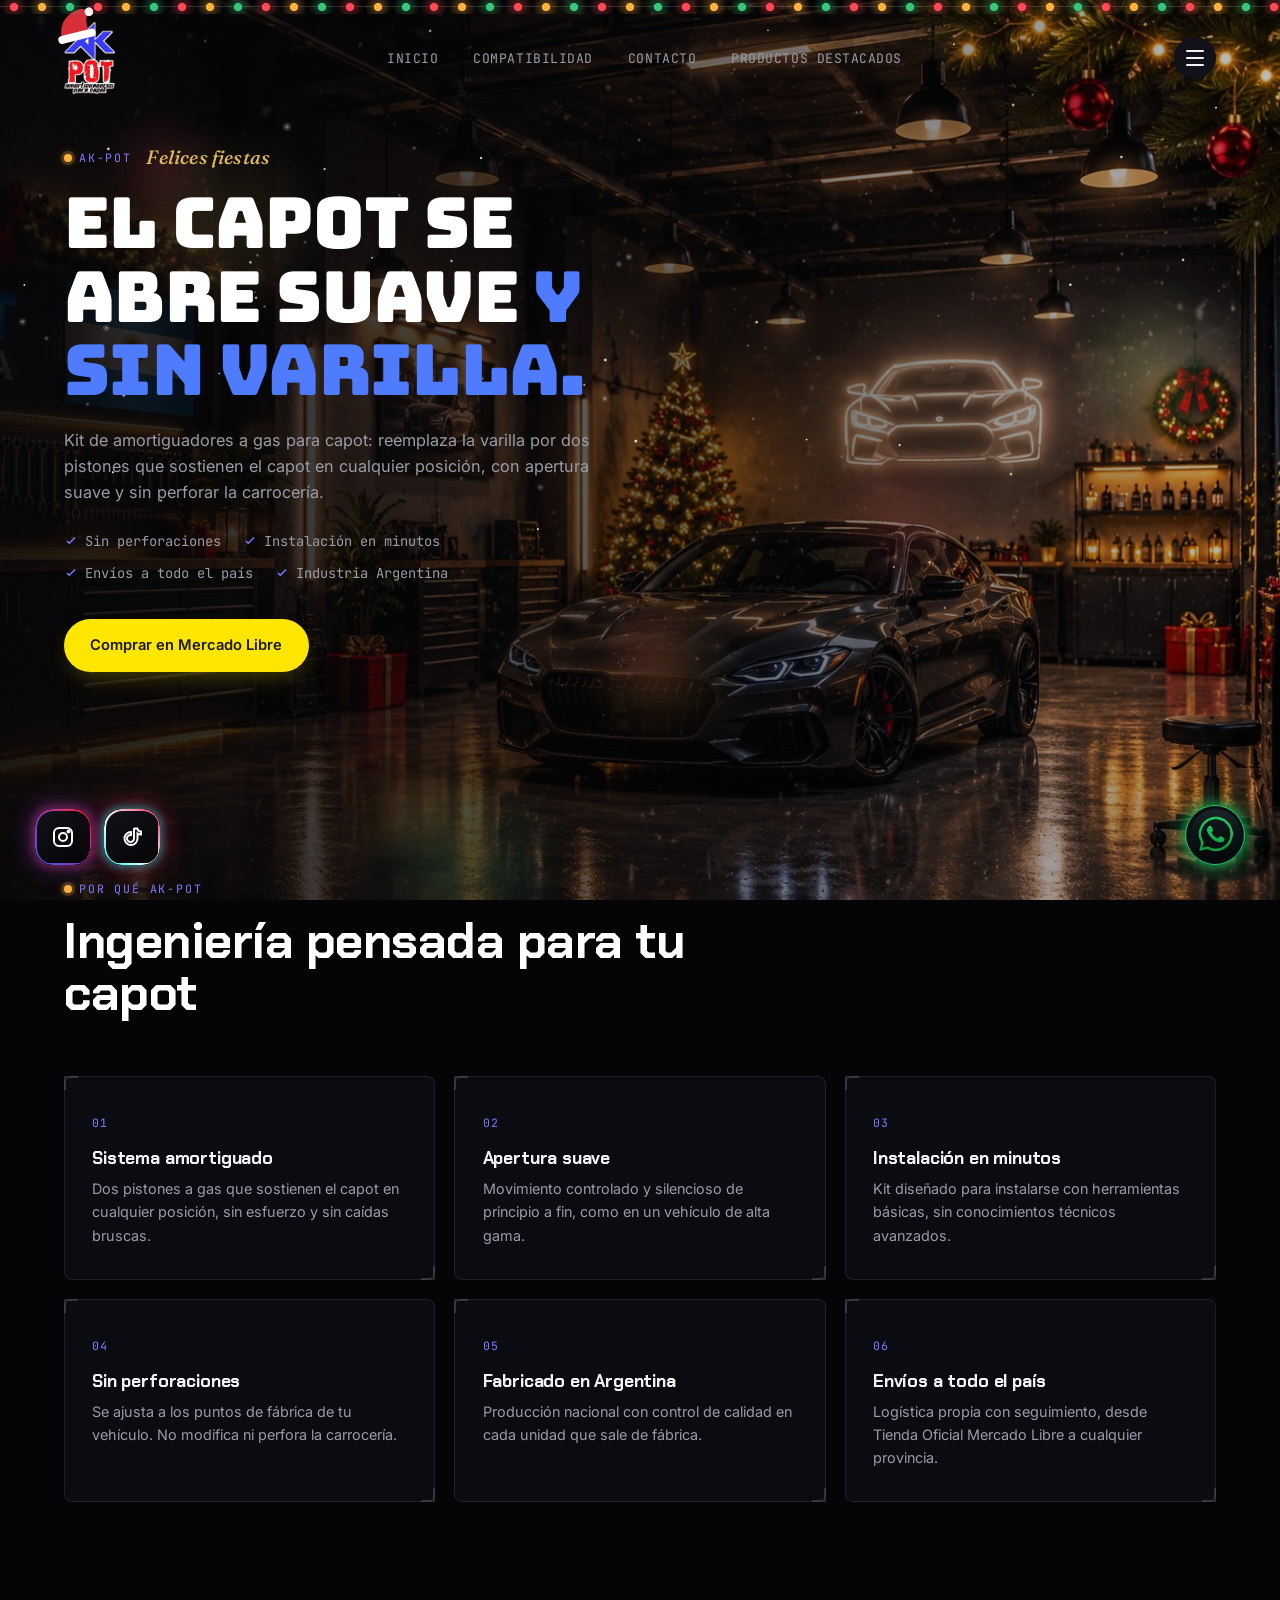
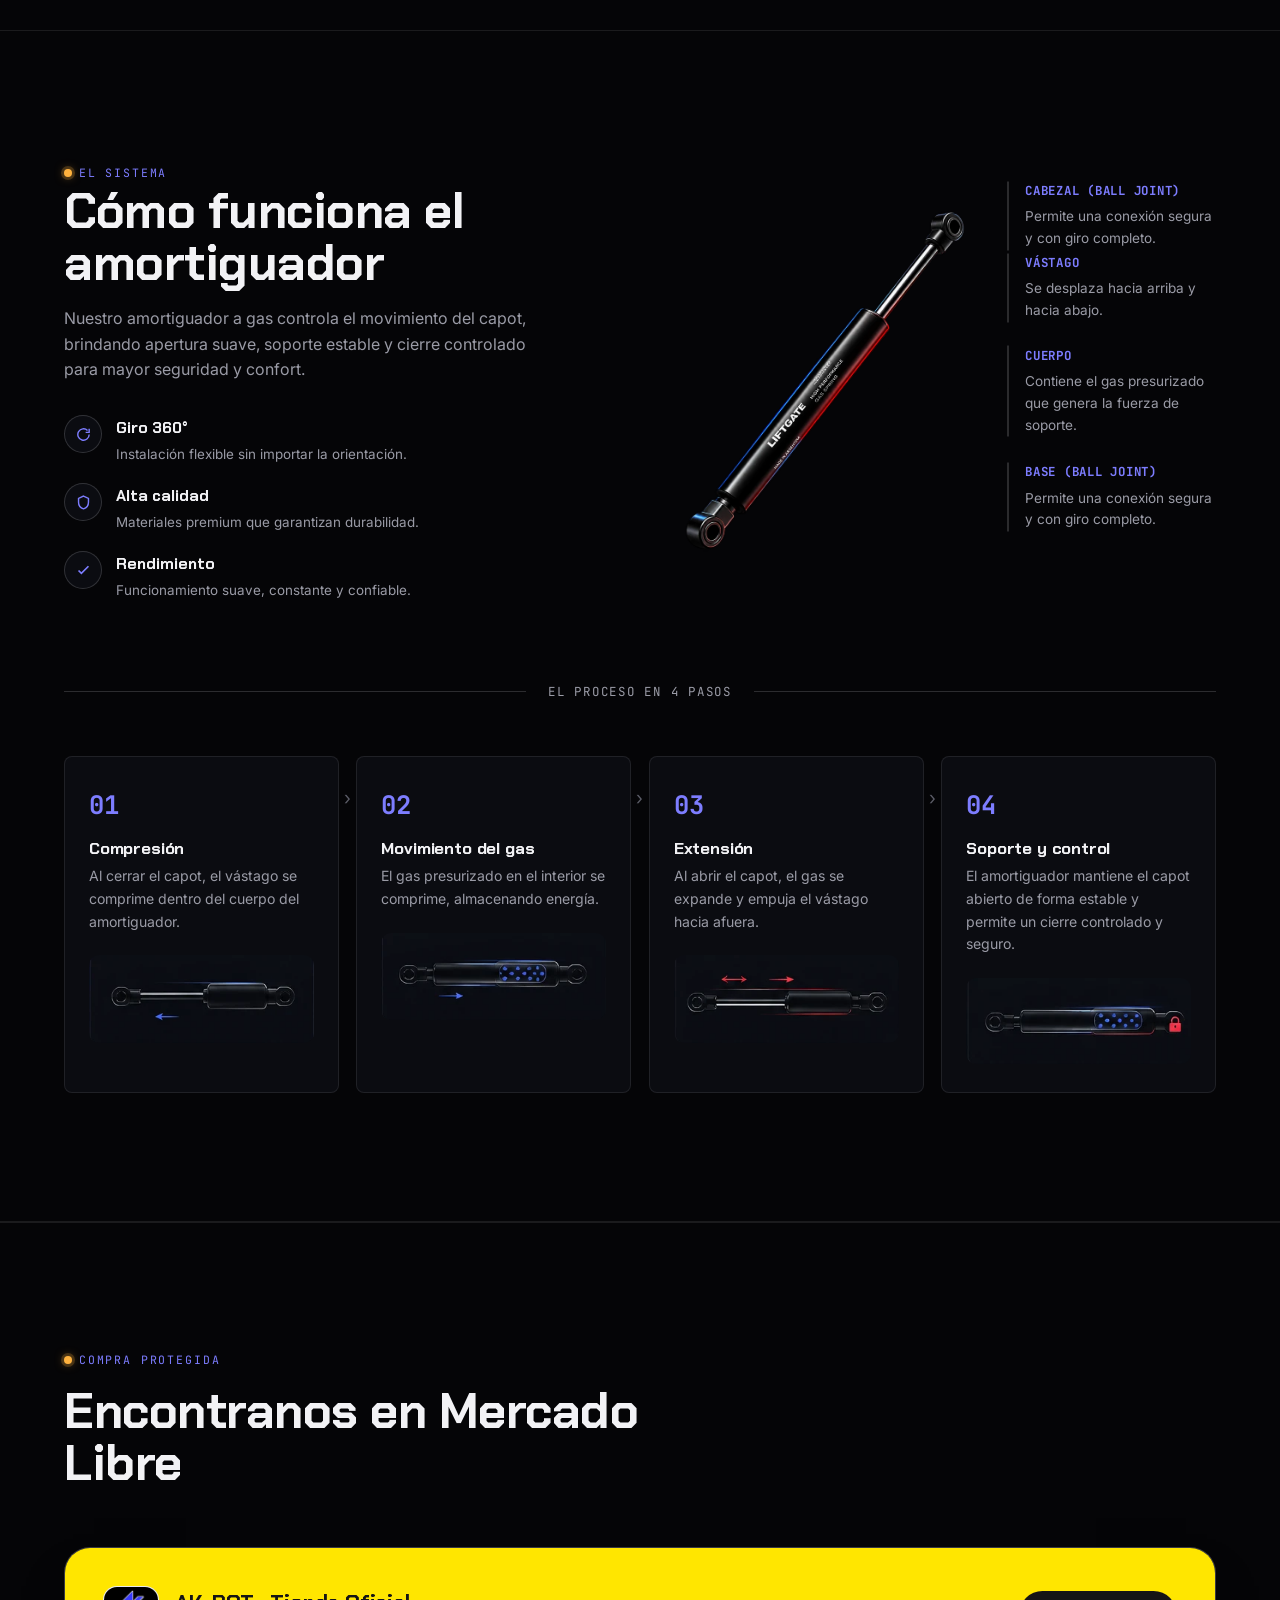
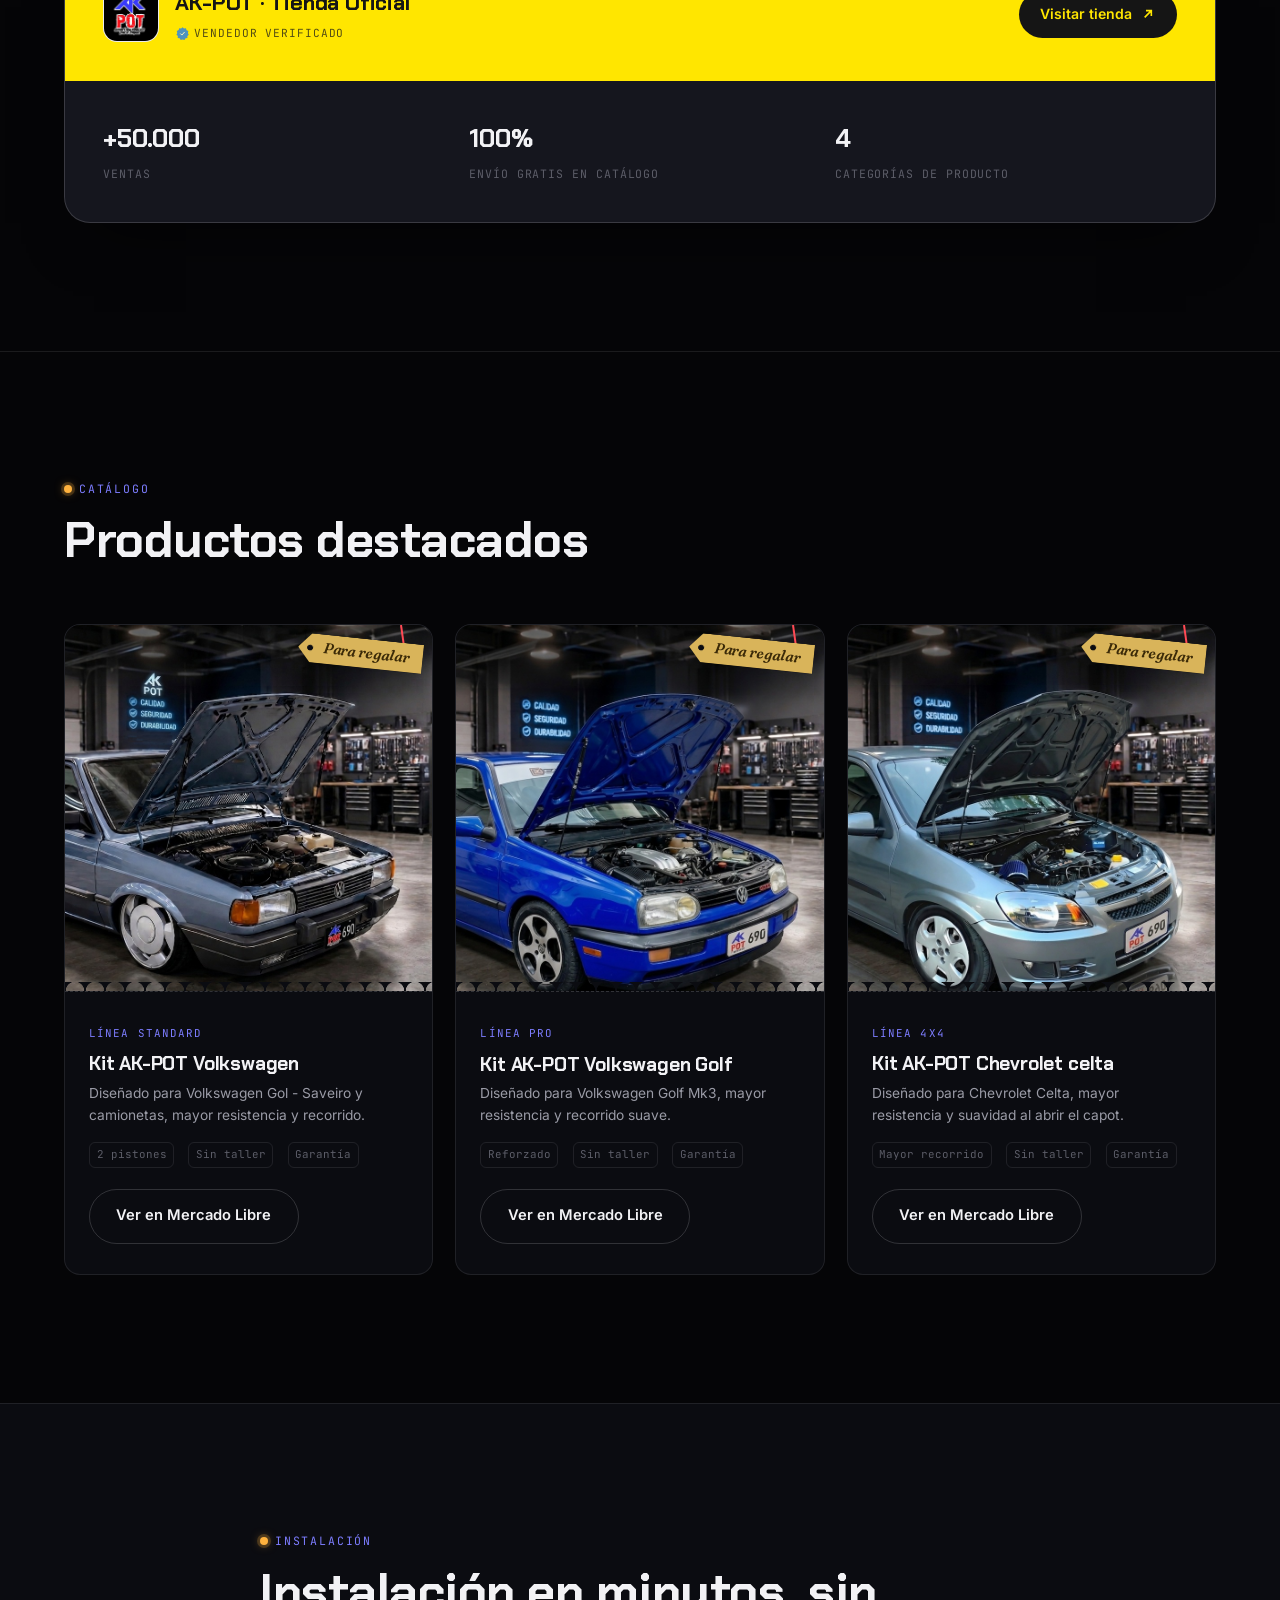
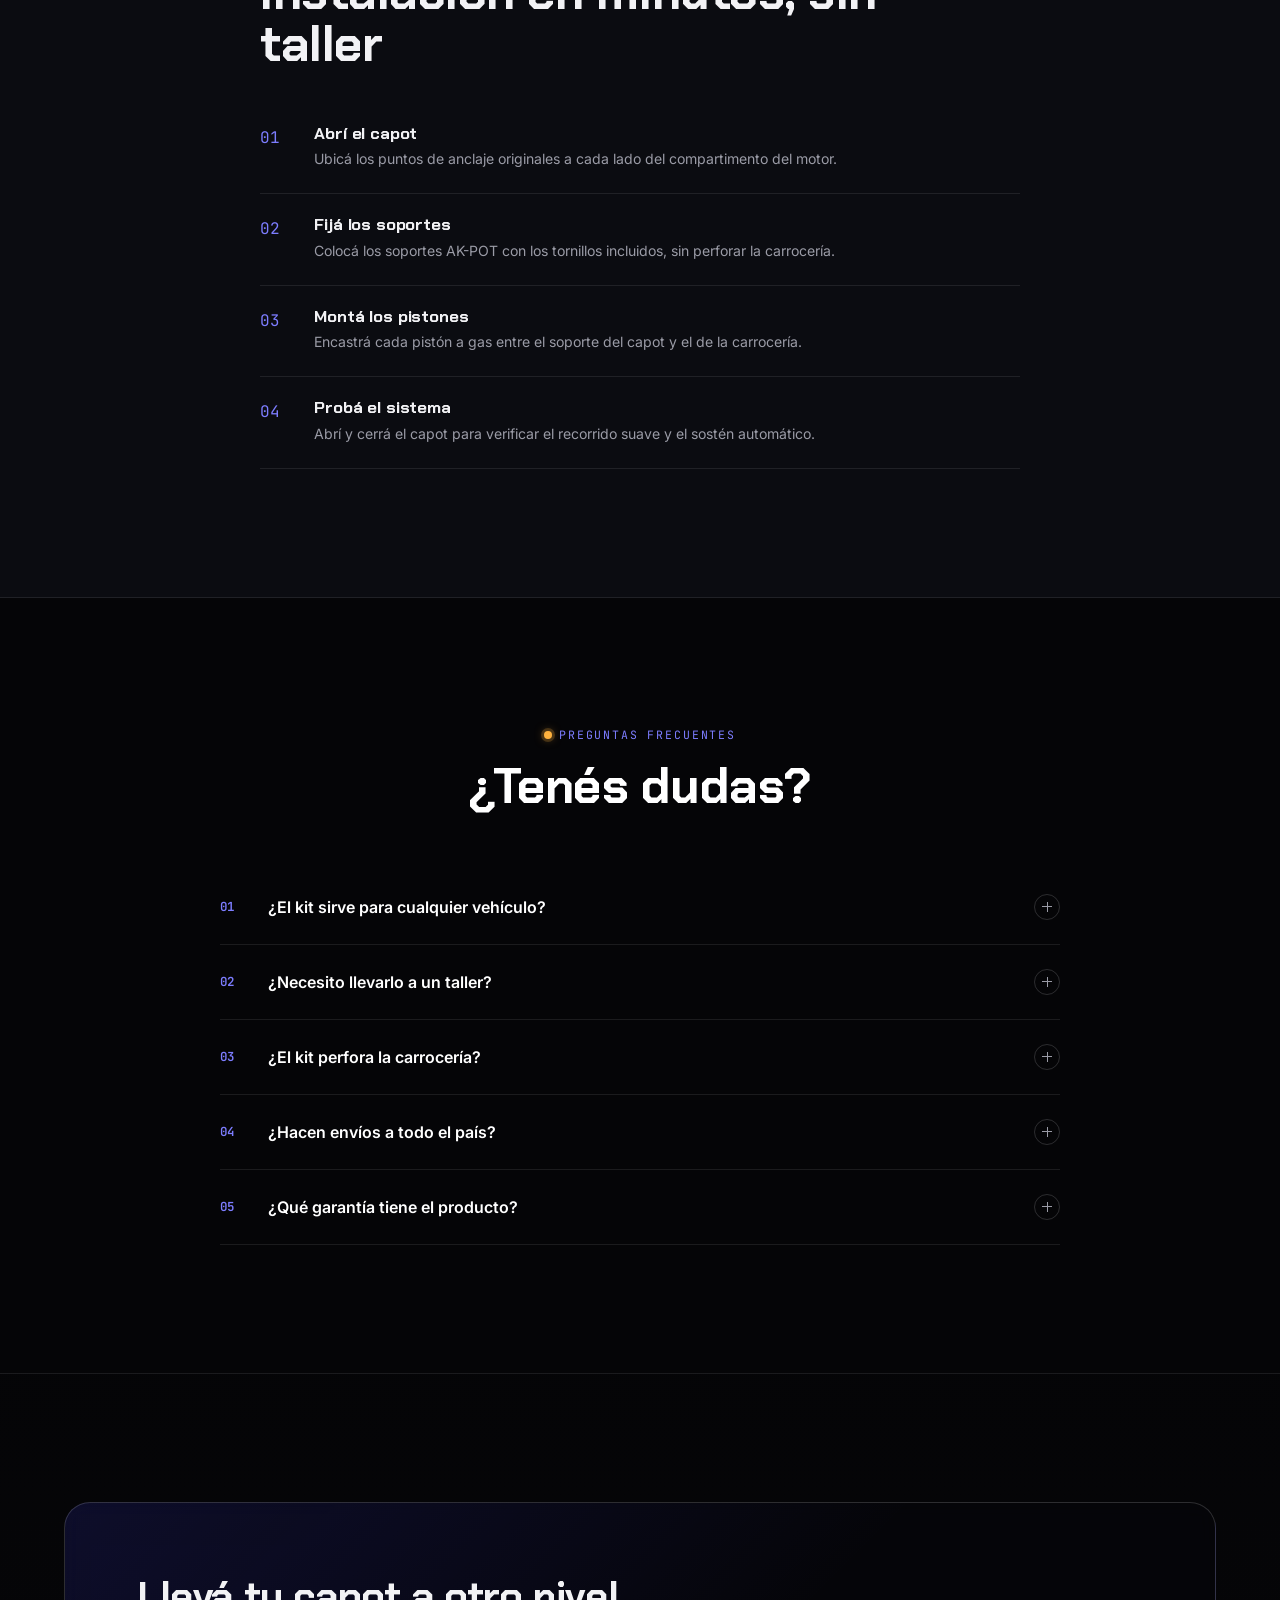
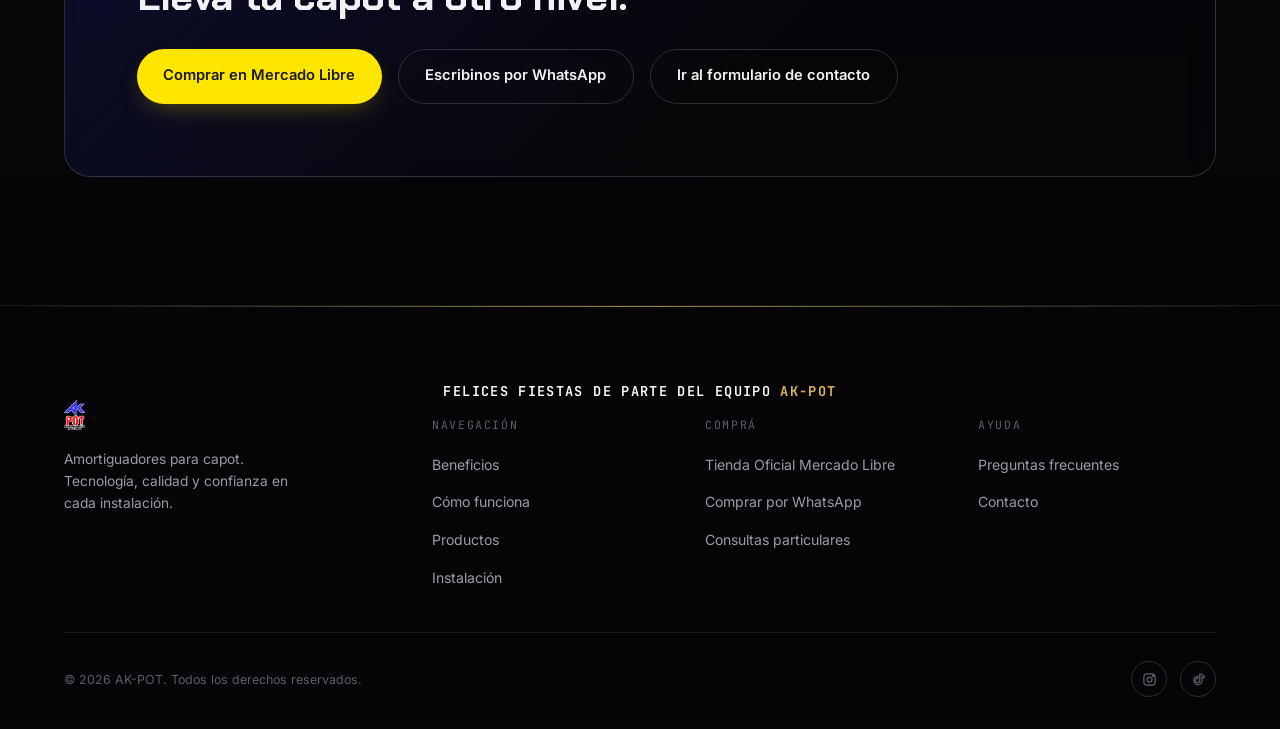
==== index.html @ 9370b4cc "Diseño navideño Se modificó:  Diseño navideño  Se corrigieron las URLs de YouTube  Se agregó e" ====
<!DOCTYPE html>
<html lang="es-AR" data-theme="dark" class="xmasc">
<head>
<meta charset="UTF-8">
<meta name="viewport" content="width=device-width, initial-scale=1.0">
<meta name="referrer" content="strict-origin-when-cross-origin">
<title>Amortiguadores para Capot | AK-POT Argentina</title>
<meta name="description" content="Kit de amortiguadores para capot AK-POT: apertura suave, instalación en minutos y sin perforar la chapa. Fabricado en Argentina, envíos a todo el país.">
<meta name="keywords" content="amortiguadores para capot, kit de amortiguadores para capot, amortiguador de capot, varilla de capot, AK-POT, amortiguadores capot Argentina">
<meta name="robots" content="index, follow">
<meta name="author" content="AK-POT">
<meta name="theme-color" content="#050507">
<link rel="canonical" href="https://www.akpot.com.ar/">

<meta property="og:type" content="website">
<meta property="og:locale" content="es_AR">
<meta property="og:site_name" content="AK-POT">
<meta property="og:title" content="Amortiguadores para Capot | AK-POT Argentina">
<meta property="og:description" content="Kit de amortiguadores para capot AK-POT: apertura suave, instalación en minutos y sin perforar la chapa. Fabricado en Argentina, envíos a todo el país.">
<meta property="og:url" content="https://www.akpot.com.ar/">
<meta property="og:image" content="https://www.akpot.com.ar/img/hero.jpg">
<meta name="twitter:card" content="summary_large_image">
<meta name="twitter:title" content="Amortiguadores para Capot | AK-POT Argentina">
<meta name="twitter:description" content="Kit de amortiguadores para capot AK-POT: apertura suave, instalación en minutos y sin perforar la chapa.">
<meta name="twitter:image" content="https://www.akpot.com.ar/img/hero.jpg">

<meta name="geo.region" content="AR">
<meta name="geo.placename" content="Buenos Aires">

<script type="application/ld+json">
{
  "@context": "https://schema.org",
  "@type": "AutoPartsStore",
  "name": "AK-POT",
  "url": "https://www.akpot.com.ar/",
  "logo": "https://www.akpot.com.ar/img/akpot.logo.png",
  "image": "https://www.akpot.com.ar/img/hero.jpg",
  "description": "Fabricante de kits de amortiguadores para capot. Apertura suave, instalación sin perforar la chapa. Fabricado en Argentina, envíos a todo el país.",
  "priceRange": "$$",
  "address": {
    "@type": "PostalAddress",
    "addressLocality": "Buenos Aires",
    "addressCountry": "AR"
  },
  "telephone": "+5491149756860",
  "sameAs": [
    "https://www.instagram.com/akpot_ok/",
    "https://www.tiktok.com/@akpot_amortiguadoresok",
    "https://www.mercadolibre.com.ar/tienda/ak-pot",
    "https://www.youtube.com/@Ak-Pot/videos"
  ]
}
</script>

<link rel="icon" type="image/png" sizes="96x96" href="img/car.png">
<link rel="apple-touch-icon" sizes="180x180" href="img/car.png">
<link rel="shortcut icon" href="img/car.png">

<style>
@import url('https://fonts.googleapis.com/css2?family=Chakra+Petch:wght@500;600;700&family=Inter:wght@400;500;600;700;800&family=JetBrains+Mono:wght@400;500;700&display=swap');
@import url('https://fonts.googleapis.com/css2?family=Bungee&display=swap');

/* =========================================================
  Aca van las anotaciones
   AK-POT v3 ---  Terminar sección.html con su contenido 
========================================================= */

:root{
  --f-display:'Chakra Petch', sans-serif;
  --f-body:'Inter', sans-serif;
  --f-mono:'JetBrains Mono', monospace;

  --radius-s:8px; --radius-m:16px; --radius-l:26px;
  --gutter: clamp(1.25rem, 5vw, 6rem);
  --section-y: clamp(4.5rem, 10vw, 9rem);

  --ease-damper: cubic-bezier(.16,1,.3,1);
  --ease-soft: cubic-bezier(.22,.9,.32,1);
  --dur-s:.3s; --dur-m:.55s;

  --blue:#3d3dff;
  --blue-2:#7d7dff;
  --red:#ff2130;
  --yellow-ml:#ffe600;

  color-scheme: dark;
  --bg:#050507;
  --bg-1:#0b0c11;
  --bg-2:#111219;
  --surface:#15161e;
  --line: rgba(245,245,250,.09);
  --line-strong: rgba(245,245,250,.16);
  --ink:#f2f2f5;
  --ink-dim:#9a9ba6;
  --ink-faint:#5c5d68;
  --blue-tint: rgba(61,61,255,.14);
  --shadow: 0 30px 60px -30px rgba(0,0,0,.7);
}

[data-theme="light"]{
  color-scheme: light;
  --bg:#f3f1ea;
  --bg-1:#ffffff;
  --bg-2:#eae7dd;
  --surface:#ffffff;
  --line: rgba(10,10,15,.1);
  --line-strong: rgba(10,10,15,.18);
  --ink:#0c0d12;
  --ink-dim:#54555f;
  --ink-faint:#8b8c95;
  --blue-tint: rgba(61,61,255,.08);
  --shadow: 0 30px 50px -30px rgba(20,20,30,.18);
}

*,*::before,*::after{ box-sizing:border-box; }
html{ background:var(--bg); min-height:100%; scroll-behavior:smooth; }
body{
  margin:0;
  min-height:100%;
  background-color: var(--bg);
  background-image:
    linear-gradient(90deg, rgba(5,5,7,.9) 0%, rgba(5,5,7,.72) 38%, rgba(5,5,7,.25) 100%),
    url("img/hero.jpg");
  background-position: center;
  background-size: cover;
  background-repeat: no-repeat;
  background-attachment: fixed;
  color:var(--ink);
  font-family:var(--f-body);
  font-size:1rem;
  line-height:1.6;
  overflow-x:hidden;
  -webkit-font-smoothing:antialiased;
  transition: background var(--dur-m) var(--ease-soft), color var(--dur-m) var(--ease-soft);
}
img{ max-width:100%; display:block; }
a{ color:inherit; text-decoration:none; }
button{ font-family:inherit; cursor:pointer; border:none; background:none; color:inherit; }
ul{ list-style:none; margin:0; padding:0; }
:focus-visible{ outline:2px solid var(--blue-2); outline-offset:3px; }

.wrap{ max-width:1400px; margin:0 auto; padding-inline:var(--gutter); }
section{ position:relative; padding:var(--section-y) 0; }
.alt{ background:var(--bg-1); border-top:1px solid var(--line); border-bottom:1px solid var(--line); }
#como-funciona.alt{
  background:transparent;
}
#tienda.alt{
  background:transparent;
}
#contacto.alt{
  background: linear-gradient(180deg, rgba(5,5,7,.55) 0%, rgba(5,5,7,.75) 100%);
  border-top:1px solid var(--line);
  border-bottom:none;
}

h1,h2,h3{ font-family:var(--f-display); font-weight:700; line-height:1.05; letter-spacing:-.01em; margin:0; }
h2{ font-size:clamp(1.9rem, 4vw, 3.1rem); }
h3{ font-size:1.2rem; }
p{ margin:0; color:var(--ink-dim); }

/* texto forzado a blanco en ambos temas (legibilidad sobre el hero/fondos oscuros) */
.text-force-white{ color:#ffffff !important; }
.text-force-white .accent{ color:var(--blue-2) !important; }
.text-force-white .accent-r{ color:var(--red) !important; }

.tag{
  font-family:var(--f-mono);
  font-size:.72rem;
  letter-spacing:.16em;
  text-transform:uppercase;
  color:var(--blue-2);
  display:inline-flex; align-items:center; gap:.6em;
}
.tag::before{ content:''; width:8px; height:8px; border-radius:50%; background:var(--blue); box-shadow:0 0 0 3px var(--blue-tint); animation: blink 2.4s ease-in-out infinite; }
@keyframes blink{ 0%,100%{ opacity:1; } 50%{ opacity:.25; } }

.section-head{ display:flex; flex-direction:column; gap:1rem; max-width:42rem; margin-bottom:clamp(2.2rem,5vw,3.6rem); }
.section-head.center{ margin-inline:auto; text-align:center; align-items:center; }

/* ---------- buttons ---------- */
.btn{
  position:relative;
  display:inline-flex; align-items:center; justify-content:center; gap:.6em;
  padding:1em 1.8em;
  border-radius:999px;
  font-weight:600; font-size:.92rem;
  white-space:nowrap;
  transition: transform var(--dur-s) var(--ease-damper), box-shadow var(--dur-s) var(--ease-damper), border-color var(--dur-s);
  isolation:isolate;
}

.accent{ color:#4f7cff !important; }
.btn:active{ transform:scale(.96); }
.btn-primary{
  color:#fff;
  background: linear-gradient(135deg, var(--blue), #0000fa);
  box-shadow:0 10px 26px -10px rgba(61,61,255,.6);
}
.btn-primary::before{
  content:'';
  position:absolute; inset:-2px; z-index:-1; border-radius:999px;
  background: conic-gradient(from 0deg, var(--blue), var(--red), var(--blue-2), var(--blue));
  opacity:0;
  transition: opacity var(--dur-m) ease;
  animation: spin 3.2s linear infinite;
}
.btn-primary:hover::before{ opacity:1; }
.btn-primary:hover{ transform:translateY(-3px); box-shadow:0 16px 34px -10px rgba(61,61,255,.75); }
@keyframes spin{ to{ transform:rotate(360deg); } }
.btn-outline{
  border:1px solid var(--line-strong);
  color:var(--ink);
}
.btn-outline:hover{ border-color:var(--blue-2); background:var(--blue-tint); transform:translateY(-3px); }
.btn-ml{
  background:var(--yellow-ml);
  color:#1a1a1a;
  box-shadow:0 10px 26px -10px rgba(255,230,0,.35);
}
.btn-ml:hover{ transform:translateY(-3px); }

/* ---------- header ---------- */
.header{
  position:fixed; top:0; left:0; right:0; z-index:200;
  padding:1.4rem var(--gutter);
  display:flex; align-items:center; justify-content:space-between;
  border-bottom:1px solid transparent;
  transition: padding var(--dur-m) var(--ease-damper), background var(--dur-m), border-color var(--dur-m), backdrop-filter var(--dur-m);
}
.header.scrolled{
  padding:.8rem var(--gutter);
  background: color-mix(in srgb, var(--bg) 78%, transparent);
  backdrop-filter: blur(16px) saturate(140%);
  -webkit-backdrop-filter: blur(16px) saturate(140%);
  border-bottom:1px solid var(--line);
}
.header__logo{ display:flex; align-items:center; gap:.7rem; font-family:var(--f-display); font-weight:700; font-size:1.05rem; }
.header__logo img{ height:72px; width:auto; }
.header__nav{ display:none; align-items:center; gap:2.2rem; }
.header__nav a{ font-family:var(--f-mono); font-size:.82rem; text-transform:uppercase; letter-spacing:.04em; color:var(--ink-dim); text-decoration:none; transition: color var(--dur-s); }
.header__nav a:hover{ color:var(--ink); }
@media (min-width:900px){
  .header__nav{ display:flex; }
}
.header__actions{ display:flex; align-items:center; gap:.9rem; }

.btn-nico{
  display:inline-flex; align-items:center; gap:.55em;
  padding:.75em 1.4em;
  border-radius:999px;
  font-family:var(--f-mono);
  font-weight:600;
  font-size:.84rem;
  letter-spacing:.03em;
  color:#fff;
  background: linear-gradient(135deg, var(--blue), #0000fa);
  box-shadow:0 10px 26px -10px rgba(61,61,255,.6);
  transition: transform var(--dur-s) var(--ease-damper), box-shadow var(--dur-s) var(--ease-damper);
  white-space:nowrap;
}
.btn-nico:hover{ transform:translateY(-3px); box-shadow:0 16px 34px -10px rgba(61,61,255,.75); }
.btn-nico .dot{ width:7px; height:7px; border-radius:50%; background:#fff; box-shadow:0 0 0 3px rgba(255,255,255,.25); animation: blink 2.4s ease-in-out infinite; flex-shrink:0; }

/* theme switch mejorado — con sol y luna */
.theme-switch{
  --w:56px; --h:30px;
  width:var(--w); height:var(--h);
  border-radius:999px;
  background:var(--bg-2);
  border:1px solid var(--line-strong);
  position:relative;
  display:flex; align-items:center;
  padding:3px;
  transition: background var(--dur-m);
  overflow:visible;
}
.theme-switch__knob{
  width:22px; height:22px;
  border-radius:50%;
  background: linear-gradient(145deg, var(--blue-2), var(--blue));
  box-shadow:0 0 10px rgba(61,61,255,.6), inset 0 0 0 1px rgba(255,255,255,.2);
  transition: transform var(--dur-m) var(--ease-damper), background var(--dur-m), box-shadow var(--dur-m);
  position:relative;
  display:flex; align-items:center; justify-content:center;
  z-index:2;
}
.theme-switch__knob svg{
  width:12px; height:12px;
  color:#fff;
  position:absolute;
  transition: opacity var(--dur-m), transform var(--dur-m);
}
.theme-switch__knob .icon-sun{
  opacity:0;
  transform: scale(0.4) rotate(-90deg);
}
.theme-switch__knob .icon-moon{
  opacity:1;
  transform: scale(1) rotate(0deg);
}

[data-theme="light"] .theme-switch__knob{
  transform:translateX(26px);
  background: linear-gradient(145deg, #ffd23f, #ffb100);
  box-shadow:0 0 14px rgba(255,177,0,.55), inset 0 0 0 1px rgba(255,255,255,.4);
}
[data-theme="light"] .theme-switch__knob .icon-sun{
  opacity:1;
  transform: scale(1) rotate(0deg);
}
[data-theme="light"] .theme-switch__knob .icon-moon{
  opacity:0;
  transform: scale(0.4) rotate(90deg);
}

/* estrellas en modo oscuro (fondo del switch) */
.theme-switch__stars{
  position:absolute; inset:0; border-radius:999px;
  pointer-events:none; z-index:1;
  transition: opacity var(--dur-m);
  opacity:1;
}
[data-theme="light"] .theme-switch__stars{
  opacity:0;
}
.theme-switch__star{
  position:absolute;
  background:#fff;
  border-radius:50%;
  animation: twinkle 2s ease-in-out infinite;
}
.theme-switch__star:nth-child(1){ width:3px; height:3px; top:7px; left:10px; animation-delay:0s; }
.theme-switch__star:nth-child(2){ width:2px; height:2px; top:12px; left:18px; animation-delay:.6s; }
.theme-switch__star:nth-child(3){ width:2.5px; height:2.5px; top:6px; left:22px; animation-delay:1.2s; }

@keyframes twinkle{
  0%,100%{ opacity:0.3; transform:scale(1); }
  50%{ opacity:1; transform:scale(1.6); }
}

/* nubes en modo claro (fondo del switch) */
.theme-switch__clouds{
  position:absolute; inset:0; border-radius:999px;
  pointer-events:none; z-index:1;
  transition: opacity var(--dur-m);
  opacity:0;
}
[data-theme="light"] .theme-switch__clouds{
  opacity:1;
}
.theme-switch__cloud{
  position:absolute;
  background:rgba(255,255,255,.7);
  border-radius:999px;
}
.theme-switch__cloud:nth-child(1){
  width:14px; height:5px;
  top:8px; left:8px;
  animation: floatCloud 3s ease-in-out infinite;
}
.theme-switch__cloud:nth-child(2){
  width:10px; height:4px;
  top:16px; left:14px;
  animation: floatCloud 3.5s ease-in-out infinite .5s;
}
@keyframes floatCloud{
  0%,100%{ transform:translateX(0); }
  50%{ transform:translateX(3px); }
}

.header__burger{ display:flex; width:42px; height:42px; border-radius:50%; background:var(--bg-2); align-items:center; justify-content:center; flex-direction:column; gap:5px; flex-shrink:0; }
.header__burger span{ width:18px; height:2px; background:var(--ink); border-radius:2px; transition: transform var(--dur-s) var(--ease-damper), opacity var(--dur-s); }
.header__burger.active span:nth-child(1){ transform:translateY(7px) rotate(45deg); }
.header__burger.active span:nth-child(2){ opacity:0; }
.header__burger.active span:nth-child(3){ transform:translateY(-7px) rotate(-45deg); }

.mobile-menu{
  position:fixed; inset:0; z-index:190;
  background: color-mix(in srgb, var(--bg) 97%, transparent);
  backdrop-filter: blur(20px);
  display:flex; flex-direction:column; align-items:center; justify-content:center; gap:2rem;
  transform: translateY(-100%);
  transition: transform .55s var(--ease-damper);
}
.mobile-menu.open{ transform:translateY(0); }
.mobile-menu a{ font-family:var(--f-display); font-size:1.5rem; font-weight:700; }
.mobile-menu__theme{ display:flex; align-items:center; gap:.8rem; margin-top:.6rem; font-family:var(--f-mono); font-size:.78rem; color:var(--ink-faint); text-transform:uppercase; letter-spacing:.08em; }

/* ---------- HERO ---------- */
.hero{
  position:relative;
  padding-top: clamp(7rem, 14vw, 9rem);
  padding-bottom: clamp(3rem, 8vw, 5rem);
  background: transparent;
}
.hero__grid{
  display:grid;
  grid-template-columns: 1.05fr .95fr;
  gap: clamp(2rem, 5vw, 4rem);
  align-items:center;
}
.hero__flag{ display:inline-flex; align-items:center; gap:.5em; font-family:var(--f-mono); font-size:.75rem; color:var(--ink-faint); letter-spacing:.08em; text-transform:uppercase; margin-top:1.4rem; }
@keyframes heroTitleIn{
  from{ opacity:0; transform:translateY(16px); }
  to{ opacity:1; transform:translateY(0); }
}
.hero h1{
  font-family:'Bungee', var(--f-display), sans-serif;
  font-weight:400;
  font-size:clamp(2.4rem, 5.6vw, 4.4rem);
  margin-top:1rem;
  color:#ffffff;
  display:inline-block;
  animation:heroTitleIn 0.7s cubic-bezier(.22,1,.36,1) both;
  transition:filter 0.35s ease, transform 0.35s ease;
}
.hero h1 .accent{ color:#3d3dff; }
.hero h1:hover{
  transform:translateY(-2px) scale(1.015);
  filter:drop-shadow(0 8px 24px rgba(61,61,255,0.45));
}
.hero__desc{ margin-top:1.2rem; max-width:34rem; font-size:1.02rem; }
.hero__list{ display:flex; flex-wrap:wrap; gap:.6rem 1.4rem; margin-top:1.6rem; }
.hero__list li{ display:flex; align-items:center; gap:.5em; font-size:.86rem; color:var(--ink-dim); font-family:var(--f-mono); }
.hero__list li svg{ width:14px; height:14px; color:var(--blue-2); flex-shrink:0; }
.hero__ctas{ display:flex; flex-wrap:wrap; gap:1rem; margin-top:2.2rem; }

/* Luces del taller parpadeando de fondo (capa detrás del texto) */
.hero::before{
  content:'';
  position:absolute;
  inset:0;
  z-index:-1;
  pointer-events:none;
  background:
    radial-gradient(ellipse 55% 40% at 82% 10%, rgba(255,255,255,.16), transparent 62%),
    radial-gradient(ellipse 32% 45% at 16% 28%, rgba(255,196,120,.10), transparent 65%);
  mix-blend-mode:screen;
  animation: heroLightsFlicker 6.5s infinite;
}
@keyframes heroLightsFlicker{
  0%, 18%, 22%, 25%, 53%, 57%, 100%{ opacity:1; }
  20%, 24%, 55%{ opacity:.4; }
  40%{ opacity:.8; }
}
@media (prefers-reduced-motion: reduce){
  .hero::before, .tag::before{ animation:none; }
}

/* schematic panel — reemplaza la escena de auto/3D */
.schema{
  position:relative;
  border-radius:var(--radius-l);
  border:1px solid var(--line-strong);
  background:
    linear-gradient(var(--line) 1px, transparent 1px) 0 0/28px 28px,
    linear-gradient(90deg, var(--line) 1px, transparent 1px) 0 0/28px 28px,
    var(--bg-1);
  aspect-ratio: 4/5;
  overflow:hidden;
  box-shadow:var(--shadow);
}
.schema__label{
  position:absolute; top:1.2rem; left:1.2rem;
  font-family:var(--f-mono); font-size:.68rem; letter-spacing:.1em; text-transform:uppercase;
  color:var(--ink-faint);
  display:flex; flex-direction:column; gap:.15rem;
}
.schema__label b{ color:var(--ink); font-size:.72rem; }
.schema__ticker{
  position:absolute; bottom:1.2rem; left:1.2rem; right:1.2rem;
  display:flex; justify-content:space-between; gap:.6rem;
  font-family:var(--f-mono); font-size:.62rem; letter-spacing:.05em;
  color:var(--ink-faint);
  border-top:1px dashed var(--line-strong);
  padding-top:.8rem;
  flex-wrap:wrap;
}
.schema__ticker span b{ color:var(--blue-2); font-weight:500; }
.schema svg{ width:100%; height:100%; }
.schema-pulse{ stroke-dasharray: 6 10; animation: dash 2.6s linear infinite; }
@keyframes dash{ to{ stroke-dashoffset:-160; } }
.schema-pulse2{ stroke-dasharray: 4 8; animation: dash2 3.4s linear infinite; }
@keyframes dash2{ to{ stroke-dashoffset:160; } }
.schema-blink{ animation: blink 2s ease-in-out infinite; }

/* ---------- trust marquee ---------- */
.trust{ border-top:1px solid var(--line); border-bottom:1px solid var(--line); background:var(--bg-1); overflow:hidden; }
.trust__track{ display:flex; gap:3rem; width:max-content; padding:1.1rem 0; animation: marquee 26s linear infinite; }
.trust__track:hover{ animation-play-state:paused; }
@keyframes marquee{ to{ transform:translateX(-50%); } }
.trust__item{ display:flex; align-items:center; gap:.6rem; font-family:var(--f-mono); font-size:.78rem; color:var(--ink-dim); white-space:nowrap; text-transform:uppercase; letter-spacing:.04em; }
.trust__item svg{ width:14px; height:14px; color:var(--blue-2); }
.trust__dot{ width:4px; height:4px; border-radius:50%; background:var(--ink-faint); }

/* ---------- beneficios: frame HUD ---------- */
.benefits__grid{ display:grid; grid-template-columns:repeat(3,1fr); gap:1.2rem; }
.hud-card{
  position:relative;
  padding:2rem 1.7rem;
  border:1px solid var(--line);
  border-radius:var(--radius-s);
  background:var(--bg-1);
  transition: border-color var(--dur-m), transform .7s var(--ease-damper), opacity .7s var(--ease-damper);
  opacity:0; transform:translateY(30px);
}
.hud-card.reveal{ opacity:1; transform:translateY(0); }
.hud-card::before, .hud-card::after{
  content:''; position:absolute; width:14px; height:14px;
  border:2px solid var(--line-strong);
  transition: border-color var(--dur-m);
}
.hud-card::before{ top:-1px; left:-1px; border-right:none; border-bottom:none; }
.hud-card::after{ bottom:-1px; right:-1px; border-left:none; border-top:none; }
.hud-card:hover{ border-color:var(--line-strong); transform:translateY(-6px); }
.hud-card:hover::before, .hud-card:hover::after{ border-color:var(--blue-2); }
.hud-card__num{ font-family:var(--f-mono); font-size:.72rem; color:var(--blue-2); letter-spacing:.1em; }
.hud-card h3{ margin:.9rem 0 .6rem; font-size:1.1rem; }
.hud-card p{ font-size:.9rem; }

/* ---------- como funciona: diagrama del amortiguador ---------- */
.how__grid{ display:grid; grid-template-columns:1fr 1fr; gap:clamp(2rem,5vw,4rem); align-items:center; margin-bottom:clamp(3rem,7vw,5rem); }
.how__desc{ margin-top:1.1rem; max-width:30rem; font-size:1rem; }
.how__badges{ display:flex; flex-direction:column; gap:1.1rem; margin-top:2rem; max-width:26rem; }
.how__badge{ display:flex; align-items:flex-start; gap:.9rem; }
.how__badge-icon{
  flex-shrink:0; width:38px; height:38px; border-radius:50%;
  border:1px solid var(--line-strong); background:var(--bg-1);
  display:flex; align-items:center; justify-content:center; color:var(--blue-2);
}
.how__badge-icon svg{ width:17px; height:17px; }
.how__badge-text h4{ font-family:var(--f-display); font-size:.98rem; font-weight:700; margin:0 0 .25rem; }
.how__badge-text p{ font-size:.84rem; margin:0; }

.how__diagram-wrap{ display:flex; align-items:stretch; gap:clamp(1rem,3vw,2.2rem); }
.how__diagram{ flex:0 0 auto; width:min(300px,40vw); }
.how__diagram img{ width:100%; height:auto; display:block; }
.how__labels{ position:relative; flex:1; min-width:0; }
.how__label{ position:absolute; left:0; right:0; transform:translateY(-50%); border-left:2px solid var(--line-strong); padding-left:1rem; }
.how__label h4{ font-family:var(--f-mono); font-size:.78rem; letter-spacing:.06em; text-transform:uppercase; color:var(--blue-2); margin:0 0 .35rem; }
.how__label p{ font-size:.85rem; margin:0; max-width:16rem; }

.section-divider{ display:flex; align-items:center; gap:1.4rem; margin-bottom:clamp(2.2rem,5vw,3.4rem); }
.section-divider::before, .section-divider::after{ content:''; flex:1; height:1px; background:var(--line-strong); }
.section-divider span{ font-family:var(--f-mono); font-size:.78rem; letter-spacing:.14em; text-transform:uppercase; color:var(--ink-dim); white-space:nowrap; }

/* ---------- como funciona: pasos con ilustración ---------- */
.flow{ display:grid; grid-template-columns:repeat(4,1fr); gap:1.1rem; position:relative; }
.flow-step{
  position:relative; padding:1.7rem 1.5rem;
  border:1px solid var(--line); border-radius:var(--radius-s); background:var(--bg-1);
  opacity:0; transform:translateY(20px);
  transition: transform .7s var(--ease-damper), opacity .7s var(--ease-damper), border-color var(--dur-m);
}
.flow-step.reveal{ opacity:1; transform:translateY(0); }
.flow-step:hover{ border-color:var(--line-strong); transform:translateY(-4px); }
.flow-step:not(:last-child)::after{
  content:'›'; position:absolute; top:2rem; right:-.95rem;
  font-family:var(--f-mono); font-size:1.1rem; color:var(--ink-faint);
  z-index:2; line-height:1;
}
.flow-step__num{ display:block; font-family:var(--f-mono); font-weight:700; font-size:1.6rem; color:var(--blue-2); margin-bottom:.9rem; }
.flow-step h3{ font-size:1.05rem; margin-bottom:.5rem; }
.flow-step p{ font-size:.88rem; margin-bottom:1.4rem; }
.step-art{ width:100%; height:auto; display:block; border-radius:10px; }

@media (max-width:860px){
  .how__grid{ grid-template-columns:1fr; }
  .how__diagram-wrap{ flex-direction:column; }
  .how__diagram{ width:min(280px,70vw); margin:0 auto; }
  .how__labels{ display:flex; flex-direction:column; gap:1.4rem; padding:1.6rem 0 0; }
  .how__label{ position:static; transform:none; }
}

/* ---------- brands marquee: chips tipográficos ---------- */
.brands__wrap{ overflow:hidden; mask-image: linear-gradient(90deg, transparent, #000 8%, #000 92%, transparent); -webkit-mask-image: linear-gradient(90deg, transparent, #000 8%, #000 92%, transparent); }
.brands__track{ display:flex; gap:1rem; width:max-content; animation: marquee 30s linear infinite; }
.brands__track:hover{ animation-play-state:paused; }
.brand-chip{
  display:flex; align-items:center; gap:.6rem;
  padding:.9rem 1.4rem;
  border:1px solid var(--line);
  border-radius:999px;
  font-family:var(--f-display); font-weight:600; font-size:.92rem;
  color:#f7c948;
  background:linear-gradient(135deg, rgba(125,125,255,.08), rgba(255,255,255,.02));
  box-shadow:inset 0 1px 0 rgba(255,255,255,.04);
  white-space:nowrap;
  transition: color var(--dur-m), border-color var(--dur-m), background var(--dur-m), box-shadow var(--dur-m), text-shadow var(--dur-m);
  animation: goldPulse 1.8s ease-in-out infinite;
}
.brand-chip::before{ content:''; width:6px; height:6px; border-radius:50%; background:#f7c948; box-shadow:0 0 0 4px rgba(247,201,72,.18); transition: background var(--dur-m), box-shadow var(--dur-m); }
.brand-chip:hover{ color:#ffd76a; border-color:var(--blue-2); background:linear-gradient(135deg, rgba(61,61,255,.16), rgba(255,255,255,.04)); box-shadow:0 0 0 1px rgba(125,125,255,.25), 0 0 22px -6px rgba(61,61,255,.5); text-shadow:0 0 10px rgba(247,201,72,.35); }
.brand-chip:hover::before{ background:#ffd76a; box-shadow:0 0 8px rgba(247,201,72,.45); }

@keyframes goldPulse{
  0%, 100% { color: #f7c948; text-shadow: 0 0 0 rgba(247,201,72,0); }
  50% { color: #ffd76a; text-shadow: 0 0 10px rgba(247,201,72,.35); }
}

/* ---------- Mercado Libre card ---------- */
.ml-card{
  border-radius:var(--radius-l);
  overflow:hidden;
  border:1px solid var(--line-strong);
  background:var(--surface);
  box-shadow:var(--shadow);
}
.ml-card__top{
  background: var(--yellow-ml);
  color:#151515;
  padding: clamp(1.6rem,4vw,2.4rem);
  display:flex; align-items:center; justify-content:space-between; gap:1.5rem; flex-wrap:wrap;
}
.ml-card__id{ display:flex; align-items:center; gap:1rem; }
.ml-card__badge{
  width:56px; height:56px; border-radius:14px;
  background:#ffffff;
  display:flex; align-items:center; justify-content:center;
  overflow:hidden;
  border:1px solid rgba(0,0,0,.08);
  flex-shrink:0;
}
.ml-card__badge img{
  width:100%; height:100%; object-fit:cover; display:block;
}
.ml-card__name{ display:flex; flex-direction:column; gap:.25rem; }
.ml-card__name .store{ font-family:var(--f-display); font-weight:700; font-size:1.35rem; letter-spacing:-.01em; }
.ml-card__verified{ display:inline-flex; align-items:center; gap:.35em; font-family:var(--f-mono); font-size:.7rem; text-transform:uppercase; letter-spacing:.08em; color:#1a1a1a; opacity:.75; }
.ml-card__verified svg{ width:15px; height:15px; color:#1478ff; }
.ml-card__link{
  display:inline-flex; align-items:center; gap:.5em;
  padding:.85em 1.5em; border-radius:999px;
  background:#151515; color:var(--yellow-ml);
  font-weight:600; font-size:.88rem;
  transition: transform var(--dur-s) var(--ease-damper);
}
.ml-card__link:hover{ transform:translateY(-3px); }
.ml-card__body{ padding: clamp(1.6rem,4vw,2.4rem); display:grid; grid-template-columns: repeat(3,1fr); gap:1.5rem; }
.ml-stat{ display:flex; flex-direction:column; gap:.3rem; }
.ml-stat b{ font-family:var(--f-display); font-size:1.6rem; }
.ml-stat span{ font-family:var(--f-mono); font-size:.72rem; text-transform:uppercase; letter-spacing:.08em; color:var(--ink-faint); }

/* ---------- productos: ticket técnico ---------- */
.products__grid{ display:grid; grid-template-columns:repeat(3,1fr); gap:1.4rem; }
.ticket{
  position:relative;
  border-radius:var(--radius-m);
  border:1px solid var(--line);
  background:var(--bg-1);
  overflow:hidden;
  opacity:0; transform:translateY(30px);
  transition: transform .7s var(--ease-damper), border-color var(--dur-m), opacity .7s var(--ease-damper);
}
.ticket.reveal{ opacity:1; transform:translateY(0); }
.ticket:hover{ transform:translateY(-8px); border-color:var(--line-strong); }
.ticket__media{ aspect-ratio:1/1; overflow:hidden; border-bottom:1px dashed var(--line-strong); position:relative; }
.ticket__media::after{
  content:''; position:absolute; left:0; right:0; bottom:-9px; height:18px;
  background: radial-gradient(circle at 10px 50%, transparent 9px, var(--bg-1) 9.5px) repeat-x;
  background-size: 20px 18px;
}
.ticket__media img{ width:100%; height:100%; object-fit:cover; transition: transform .7s var(--ease-damper); }
.ticket:hover .ticket__media img{ transform:scale(1.06); }
.ticket__body{ padding:1.7rem 1.5rem 1.9rem; }
.ticket__tag{ font-family:var(--f-mono); font-size:.68rem; color:var(--blue-2); text-transform:uppercase; letter-spacing:.1em; }
.ticket h3{ margin:.6rem 0 .45rem; font-size:1.2rem; }
.ticket p{ font-size:.86rem; margin-bottom:1rem; }
.ticket__specs{ display:flex; gap:.9rem; flex-wrap:wrap; margin-bottom:1.3rem; }
.ticket__specs span{ font-family:var(--f-mono); font-size:.68rem; color:var(--ink-faint); border:1px solid var(--line); border-radius:6px; padding:.3em .6em; }

/* ---------- instalación ---------- */
.install__wrap{ display:grid; grid-template-columns:1fr; max-width:760px; margin-inline:auto; }
.install-step{ display:flex; gap:1.2rem; padding:1.4rem 0; border-bottom:1px solid var(--line); opacity:0; transform:translateX(-24px); transition: transform .7s var(--ease-damper), opacity .7s var(--ease-damper); }
.install-step.reveal{ opacity:1; transform:translateX(0); }
.install-step__num{ font-family:var(--f-mono); color:var(--blue-2); min-width:2.2rem; font-size:1rem; }
.install-step h3{ font-size:1.05rem; margin-bottom:.35rem; }
.install-step p{ font-size:.88rem; }
/* ---------- FAQ ---------- */
.faq__list{ max-width:840px; margin:0 auto; }
.faq-item{ border-bottom:1px solid var(--line); }
.faq-item__q{ width:100%; display:flex; align-items:center; gap:1rem; padding:1.5rem 0; text-align:left; font-weight:600; font-size:1rem; }
.faq-item__q .n{ font-family:var(--f-mono); font-size:.78rem; color:var(--blue-2); min-width:2rem; }
.faq-item__icon{ width:26px; height:26px; border-radius:50%; border:1px solid var(--line-strong); display:flex; align-items:center; justify-content:center; flex-shrink:0; position:relative; margin-left:auto; transition: transform var(--dur-m) var(--ease-damper), border-color var(--dur-s); }
.faq-item__icon::before, .faq-item__icon::after{ content:''; position:absolute; background:var(--ink-dim); transition: background var(--dur-s); }
.faq-item__icon::before{ width:10px; height:1px; }
.faq-item__icon::after{ width:1px; height:10px; }
.faq-item.open .faq-item__icon{ transform:rotate(45deg); border-color:var(--blue-2); }
.faq-item.open .faq-item__icon::before, .faq-item.open .faq-item__icon::after{ background:var(--blue-2); }
.faq-item__a{ max-height:0; overflow:hidden; transition:max-height .5s var(--ease-damper); }
.faq-item__a p{ padding:0 0 1.5rem 3rem; font-size:.92rem; max-width:600px; }

/* ---------- contacto ---------- */
.contact{
  border-radius:var(--radius-l);
  border:1px solid var(--line-strong);
  background: linear-gradient(135deg, var(--blue-tint), transparent 60%), rgba(7,8,12,.45);
  backdrop-filter: blur(10px) saturate(140%);
  -webkit-backdrop-filter: blur(10px) saturate(140%);
  padding:clamp(2.2rem,6vw,4.5rem);
  display:flex; flex-wrap:wrap; align-items:center; justify-content:space-between; gap:2rem;
}
.contact h2{ font-size:clamp(1.7rem,3.4vw,2.5rem); max-width:20ch; }
.contact__ctas{ display:flex; gap:1rem; flex-wrap:wrap; }

/* ---------- footer ---------- */
.footer{ background:var(--bg); border-top:1px solid var(--line); padding:3.6rem 0 2rem; position:relative; z-index:20; }
.footer__top{ display:grid; grid-template-columns:1.4fr repeat(3,1fr); gap:2.2rem; padding-bottom:2.6rem; border-bottom:1px solid var(--line); }
.footer__brand img{ height:30px; margin-bottom:1.1rem; }
.footer__brand p{ font-size:.86rem; max-width:28ch; }
.footer__col h4{ font-family:var(--f-mono); font-size:.72rem; letter-spacing:.14em; text-transform:uppercase; color:var(--ink-faint); margin-bottom:1.1rem; font-weight:400; }
.footer__col ul{ display:flex; flex-direction:column; gap:.75rem; }
.footer__col a{ font-size:.88rem; color:var(--ink-dim); transition:color var(--dur-s); }
.footer__col a:hover{ color:var(--blue-2); }
.footer__bottom{ display:flex; flex-wrap:wrap; gap:1rem; justify-content:space-between; align-items:center; padding-top:1.8rem; font-size:.78rem; color:var(--ink-faint); position:relative; z-index:25; }
.footer__social{ display:flex; gap:.8rem; position:relative; z-index:30; }
.footer__social a{ width:36px; height:36px; border-radius:50%; border:1px solid var(--line-strong); display:flex; align-items:center; justify-content:center; transition: border-color var(--dur-s), background var(--dur-s), transform var(--dur-s); position:relative; z-index:35; pointer-events:auto; }
.footer__social a:hover{ border-color:var(--blue-2); background:var(--blue-tint); transform:translateY(-3px); }
.footer__social svg{ width:15px; height:15px; }

/* ---------- WhatsApp FAB ---------- */
.wa-fab{ position:fixed; right:clamp(1.1rem,3vw,2.2rem); bottom:clamp(1.1rem,3vw,2.2rem); z-index:120; display:inline-flex; flex-direction:column; align-items:flex-end; gap:.8rem; width:fit-content; height:fit-content; pointer-events:none; transition: opacity .45s cubic-bezier(.34,1.56,.64,1), transform .45s cubic-bezier(.34,1.56,.64,1); }

.wa-fab > *{ pointer-events:auto; }
.wa-fab__menu{ display:flex; flex-direction:column; gap:.65rem; opacity:0; transform:translateY(12px) scale(.96); pointer-events:none; transition: opacity var(--dur-m) var(--ease-damper), transform var(--dur-m) var(--ease-damper); }
.wa-fab.open .wa-fab__menu{ opacity:1; transform:translateY(0) scale(1); pointer-events:auto; }
.wa-fab__option{ display:flex; align-items:center; gap:.75rem; background:var(--surface); border:1px solid var(--line-strong); padding:.75rem 1.05rem; border-radius:999px; font-size:.82rem; font-weight:600; white-space:nowrap; box-shadow:var(--shadow); transition: transform var(--dur-s) var(--ease-damper), border-color var(--dur-s); }
.wa-fab__option:hover{ transform:translateX(-4px); border-color:var(--blue-2); }
.wa-fab__option .dot{ width:8px; height:8px; border-radius:50%; }
.wa-fab__option.red .dot{ background:var(--red); }
.wa-fab__option.blue .dot{ background:var(--blue-2); }
.wa-fab__toggle{ width:60px; height:60px; border-radius:50%; background: linear-gradient(145deg, var(--bg-2), var(--bg)); border:1px solid #25d366; box-shadow:0 0 10px 2px rgba(37,211,102,.55), 0 0 22px 6px rgba(37,211,102,.3), var(--shadow); display:flex; align-items:center; justify-content:center; position:relative; transition: transform var(--dur-s) var(--ease-damper); animation: waNeonPulse 2.4s ease-in-out infinite; overflow:hidden; padding:0; }
.wa-fab__toggle::before{ content:''; position:absolute; inset:-3px; border-radius:50%; background: linear-gradient(90deg, #25d366, #128c7e, #6dffb0, #25d366); background-size:220% 100%; animation: waRgb 1.6s linear infinite; z-index:0; opacity:.95; filter:blur(2px); }
.wa-fab__toggle:hover{ transform:scale(1.06); }
.wa-fab__toggle img{ width:100%; height:100%; object-fit:cover; display:block; position:relative; z-index:2; border-radius:50%; }
.wa-fab__toggle svg{ width:24px; height:24px; color:var(--ink); transition: transform var(--dur-m) var(--ease-damper); }
.wa-fab.open .wa-fab__toggle svg{ transform:rotate(135deg); }
@keyframes waRgb{ 0%{ background-position:0% 50%; } 100%{ background-position:200% 50%; } }

/* Ocultar FABs al scrollear hacia abajo (solo mobile/responsive) */
@media (max-width:900px){
  .wa-fab.fab-hidden,
  .social-fab.fab-hidden{
    opacity:0;
    transform:translateY(50px) scale(.8);
    pointer-events:none;
    transition: opacity .28s ease, transform .28s ease;
  }
}

/* ---------- Social FAB (Instagram + TikTok) ---------- */
.social-fab{ position:fixed; left:clamp(1.1rem,3vw,2.2rem); bottom:clamp(1.1rem,3vw,2.2rem); z-index:120; display:flex; gap:.8rem; transition: opacity .45s cubic-bezier(.34,1.56,.64,1), transform .45s cubic-bezier(.34,1.56,.64,1); }
.social-fab__btn{ width:56px; height:56px; border-radius:18px; display:flex; align-items:center; justify-content:center; background:linear-gradient(145deg, var(--bg-2), var(--bg)); position:relative; overflow:hidden; transition: transform var(--dur-s) var(--ease-damper); }
.social-fab__btn:hover{ transform:translateY(-3px) scale(1.05); }
.social-fab__btn svg{ width:24px; height:24px; color:#fff; position:relative; z-index:2; }
.social-fab__btn.ig{ box-shadow:0 0 10px 2px rgba(193,53,132,.55), 0 0 22px 6px rgba(131,58,180,.35), var(--shadow); }
.social-fab__btn.ig::before{ content:''; position:absolute; inset:0; border-radius:18px; padding:1.5px; background:linear-gradient(45deg,#405DE6,#833AB4 45%,#C13584 70%,#FD1D1D); -webkit-mask:linear-gradient(#fff 0 0) content-box, linear-gradient(#fff 0 0); -webkit-mask-composite:xor; mask-composite:exclude; }
.social-fab__btn.tiktok{ box-shadow:0 0 10px 2px rgba(37,244,238,.5), 0 0 22px 6px rgba(255,0,80,.3), var(--shadow); }
.social-fab__btn.tiktok::before{ content:''; position:absolute; inset:0; border-radius:18px; padding:1.5px; background:linear-gradient(45deg,#25F4EE,#fff 45%,#FE2C55); -webkit-mask:linear-gradient(#fff 0 0) content-box, linear-gradient(#fff 0 0); -webkit-mask-composite:xor; mask-composite:exclude; }
@keyframes waNeonPulse{
  0%,100%{ box-shadow:0 0 8px 2px rgba(37,211,102,.5), 0 0 18px 5px rgba(37,211,102,.28), var(--shadow); }
  50%{ box-shadow:0 0 16px 5px rgba(37,211,102,.9), 0 0 34px 12px rgba(37,211,102,.55), var(--shadow); }
}

/* ---------- loader ---------- */
.loader{ position:fixed; inset:0; background:var(--bg); z-index:999; display:flex; align-items:center; justify-content:center; transition: opacity .6s var(--ease-damper), visibility .6s; }
.loader.done{ opacity:0; visibility:hidden; }
.loader__mark{ font-family:var(--f-mono); font-size:.85rem; letter-spacing:.2em; color:var(--ink-faint); display:flex; flex-direction:column; align-items:center; gap:1rem; }
.loader__bar{ width:160px; height:2px; background:var(--line-strong); position:relative; overflow:hidden; }
.loader__bar::after{ content:''; position:absolute; inset:0; background:var(--blue-2); transform-origin:left; animation: load 1.1s var(--ease-damper) forwards; }
@keyframes load{ from{ transform:scaleX(0); } to{ transform:scaleX(1); } }

.reveal-up{ opacity:0; transform:translateY(36px); transition: opacity .8s var(--ease-damper), transform .8s var(--ease-damper); }
.reveal-up.reveal{ opacity:1; transform:translateY(0); }

/* variantes de entrada para dar más "onda" al scroll */
.reveal-fade{ opacity:0; transition: opacity .9s var(--ease-soft); }
.reveal-fade.reveal{ opacity:1; }
.reveal-left{ opacity:0; transform:translateX(-40px); transition: opacity .8s var(--ease-damper), transform .8s var(--ease-damper); }
.reveal-left.reveal{ opacity:1; transform:translateX(0); }
.reveal-right{ opacity:0; transform:translateX(40px); transition: opacity .8s var(--ease-damper), transform .8s var(--ease-damper); }
.reveal-right.reveal{ opacity:1; transform:translateX(0); }
.reveal-scale{ opacity:0; transform:scale(.92); transition: opacity .8s var(--ease-damper), transform .8s var(--ease-damper); }
.reveal-scale.reveal{ opacity:1; transform:scale(1); }

@media (max-width:1024px){
  .hero__grid{ grid-template-columns:1fr; }
  .schema{ max-width:480px; margin-inline:auto; }
  .benefits__grid{ grid-template-columns:1fr 1fr; }
  .flow{ grid-template-columns:1fr 1fr; row-gap:2rem; }
  .flow-step:not(:last-child)::after{ display:none; }
  .products__grid{ grid-template-columns:1fr 1fr; }
  .install__wrap{ grid-template-columns:1fr; }
  .footer__top{ grid-template-columns:1fr 1fr; }
  .ml-card__body{ grid-template-columns:1fr 1fr; }
}
@media (max-width:680px){
  .benefits__grid{ grid-template-columns:1fr; }
  .flow{ grid-template-columns:1fr; }
  .products__grid{ grid-template-columns:1fr; }
  .footer__top{ grid-template-columns:1fr; }
  .ml-card__body{ grid-template-columns:1fr; }
  .ml-card__top{ flex-direction:column; align-items:flex-start; }
  .contact{ flex-direction:column; align-items:flex-start; }
  .btn-nico{ padding:.65em 1.1em; font-size:.78rem; }
}
@media (prefers-reduced-motion: reduce){
  html{ scroll-behavior:auto; }
  *{ animation-duration:.001ms !important; animation-iteration-count:1 !important; transition-duration:.001ms !important; }
}
</style>
<!-- NAVIDAD (opción C): para quitarlo, borrar class="xmasc" de <html> (y estas líneas, el <script> de navidad/ al final) -->
<link rel="preconnect" href="https://fonts.googleapis.com">
<link rel="preconnect" href="https://fonts.gstatic.com" crossorigin>
<link href="https://fonts.googleapis.com/css2?family=Fraunces:ital,opsz,wght@1,9..144,500;1,9..144,600&display=swap" rel="stylesheet">
<link rel="stylesheet" href="navidad/xmasc.css">
<!-- Meta Pixel Code -->
<script>
!function(f,b,e,v,n,t,s)
{if(f.fbq)return;n=f.fbq=function(){n.callMethod?
n.callMethod.apply(n,arguments):n.queue.push(arguments)};
if(!f._fbq)f._fbq=n;n.push=n;n.loaded=!0;n.version='2.0';
n.queue=[];t=b.createElement(e);t.async=!0;
t.src=v;s=b.getElementsByTagName(e)[0];
s.parentNode.insertBefore(t,s)}(window, document,'script',
'https://connect.facebook.net/en_US/fbevents.js');
fbq('init', '3888977477907711');
fbq('track', 'PageView');
</script>
<noscript><img height="1" width="1" style="display:none"
src="https://www.facebook.com/tr?id=3888977477907711&ev=PageView&noscript=1"
/></noscript>
<!-- End Meta Pixel Code -->
</head>
<body>

<div class="loader" aria-hidden="true">
  <div class="loader__mark">
    AK-POT · CARGANDO SISTEMA
    <div class="loader__bar"></div>
  </div>
</div>

<header class="header">
  <a href="#top" class="header__logo">
    <img src="img/akpot.logo.png" alt="AK-POT">
  </a>
  <nav class="header__nav">
    <a href="#top">Inicio</a>
    <a href="compatibilidad.html">Compatibilidad</a>
    <a href="contacto.html">Contacto</a>
    <a href="#productos">Productos destacados</a>
  </nav>
  <div class="header__actions">
    <button class="header__burger" aria-label="Abrir menú" aria-expanded="false">
      <span></span><span></span><span></span>
    </button>
  </div>
</header>

<div class="mobile-menu">
  <a href="#top">Inicio</a>
  <a href="compatibilidad.html">Compatibilidad</a>
  <a href="contacto.html">Contacto</a>
  <a href="#productos">Productos destacados</a>
</div>

<main id="top">

  <!-- HERO -->
  <section class="hero">
    <div class="wrap hero__grid">
      <div>
        <span class="tag">AK-POT</span>
        <h1>El capot se abre suave <span class="accent">y sin varilla.</span></h1>
        <p class="hero__desc">Kit de amortiguadores a gas para capot: reemplaza la varilla por dos pistones que sostienen el capot en cualquier posición, con apertura suave y sin perforar la carrocería.</p>
        <ul class="hero__list">
          <li><svg viewBox="0 0 24 24" fill="none" stroke="currentColor" stroke-width="2.4"><path d="M5 12l4 4L19 6"/></svg> Sin perforaciones</li>
          <li><svg viewBox="0 0 24 24" fill="none" stroke="currentColor" stroke-width="2.4"><path d="M5 12l4 4L19 6"/></svg> Instalación en minutos</li>
          <li><svg viewBox="0 0 24 24" fill="none" stroke="currentColor" stroke-width="2.4"><path d="M5 12l4 4L19 6"/></svg> Envíos a todo el país</li>
          <li><svg viewBox="0 0 24 24" fill="none" stroke="currentColor" stroke-width="2.4"><path d="M5 12l4 4L19 6"/></svg> Industria Argentina</li>
        </ul>
        <div class="hero__ctas">
          <a href="#tienda" class="btn btn-ml">Comprar en Mercado Libre</a>
        </div>
      </div>

    </div>
  </section>

  <!-- BENEFICIOS -->
  <section id="beneficios">
    <div class="wrap">
      <div class="section-head reveal-up">
        <span class="tag">Por qué AK-POT</span>
        <h2 class="text-force-white">Ingeniería pensada para tu capot</h2>
      </div>
      <div class="benefits__grid">
        <article class="hud-card"><span class="hud-card__num">01</span><h3>Sistema amortiguado</h3><p>Dos pistones a gas que sostienen el capot en cualquier posición, sin esfuerzo y sin caídas bruscas.</p></article>
        <article class="hud-card"><span class="hud-card__num">02</span><h3>Apertura suave</h3><p>Movimiento controlado y silencioso de principio a fin, como en un vehículo de alta gama.</p></article>
        <article class="hud-card"><span class="hud-card__num">03</span><h3>Instalación en minutos</h3><p>Kit diseñado para instalarse con herramientas básicas, sin conocimientos técnicos avanzados.</p></article>
        <article class="hud-card"><span class="hud-card__num">04</span><h3>Sin perforaciones</h3><p>Se ajusta a los puntos de fábrica de tu vehículo. No modifica ni perfora la carrocería.</p></article>
        <article class="hud-card"><span class="hud-card__num">05</span><h3>Fabricado en Argentina</h3><p>Producción nacional con control de calidad en cada unidad que sale de fábrica.</p></article>
        <article class="hud-card"><span class="hud-card__num">06</span><h3>Envíos a todo el país</h3><p>Logística propia con seguimiento, desde Tienda Oficial Mercado Libre a cualquier provincia.</p></article>
      </div>
    </div>
  </section>

  <!-- COMO FUNCIONA -->
  <section id="como-funciona" class="alt">
    <div class="wrap">

      <div class="how__grid">
        <div class="how__intro reveal-up">
          <span class="tag">El sistema</span>
          <h2>Cómo funciona el amortiguador</h2>
          <p class="how__desc">Nuestro amortiguador a gas controla el movimiento del capot, brindando apertura suave, soporte estable y cierre controlado para mayor seguridad y confort.</p>

          <div class="how__badges">
            <div class="how__badge">
              <div class="how__badge-icon">
                <svg viewBox="0 0 24 24" fill="none" stroke="currentColor" stroke-width="2"><path d="M20 12a8 8 0 1 1-2.34-5.66"/><path d="M20 4v5h-5"/></svg>
              </div>
              <div class="how__badge-text">
                <h4>Giro 360°</h4>
                <p>Instalación flexible sin importar la orientación.</p>
              </div>
            </div>
            <div class="how__badge">
              <div class="how__badge-icon">
                <svg viewBox="0 0 24 24" fill="none" stroke="currentColor" stroke-width="2"><path d="M12 3l7 3.2v5.4c0 4.4-3 8.2-7 9.4-4-1.2-7-5-7-9.4V6.2L12 3z"/></svg>
              </div>
              <div class="how__badge-text">
                <h4>Alta calidad</h4>
                <p>Materiales premium que garantizan durabilidad.</p>
              </div>
            </div>
            <div class="how__badge">
              <div class="how__badge-icon">
                <svg viewBox="0 0 24 24" fill="none" stroke="currentColor" stroke-width="2.4"><path d="M5 12l4 4L19 6"/></svg>
              </div>
              <div class="how__badge-text">
                <h4>Rendimiento</h4>
                <p>Funcionamiento suave, constante y confiable.</p>
              </div>
            </div>
          </div>
        </div>

        <div class="how__diagram-wrap reveal-scale">
          <div class="how__diagram">
            <picture>
              <source srcset="img/amortiguador-diagrama.webp" type="image/webp">
              <img src="img/amortiguador-diagrama.png" alt="Diagrama del amortiguador a gas AK-POT con giro de 360°" loading="lazy">
            </picture>
          </div>
          <div class="how__labels">
            <div class="how__label" style="top:2%">
              <h4>Cabezal (Ball Joint)</h4>
              <p>Permite una conexión segura y con giro completo.</p>
            </div>
            <div class="how__label" style="top:23%">
              <h4>Vástago</h4>
              <p>Se desplaza hacia arriba y hacia abajo.</p>
            </div>
            <div class="how__label" style="top:53%">
              <h4>Cuerpo</h4>
              <p>Contiene el gas presurizado que genera la fuerza de soporte.</p>
            </div>
            <div class="how__label" style="top:84%">
              <h4>Base (Ball Joint)</h4>
              <p>Permite una conexión segura y con giro completo.</p>
            </div>
          </div>
        </div>
      </div>

      <div class="section-divider"><span>El proceso en 4 pasos</span></div>

      <div class="flow">
        <div class="flow-step">
          <span class="flow-step__num">01</span>
          <h3>Compresión</h3>
          <p>Al cerrar el capot, el vástago se comprime dentro del cuerpo del amortiguador.</p>
          <picture>
            <source srcset="img/paso-compresion.webp" type="image/webp">
            <img class="step-art" src="img/paso-compresion.png" alt="Compresión del amortiguador" loading="lazy">
          </picture>
        </div>
        <div class="flow-step">
          <span class="flow-step__num">02</span>
          <h3>Movimiento del gas</h3>
          <p>El gas presurizado en el interior se comprime, almacenando energía.</p>
          <picture>
            <source srcset="img/paso-movimiento-gas.webp" type="image/webp">
            <img class="step-art" src="img/paso-movimiento-gas.png" alt="Movimiento del gas dentro del amortiguador" loading="lazy">
          </picture>
        </div>
        <div class="flow-step">
          <span class="flow-step__num">03</span>
          <h3>Extensión</h3>
          <p>Al abrir el capot, el gas se expande y empuja el vástago hacia afuera.</p>
          <picture>
            <source srcset="img/paso-extension.webp" type="image/webp">
            <img class="step-art" src="img/paso-extension.png" alt="Extensión del amortiguador" loading="lazy">
          </picture>
        </div>
        <div class="flow-step">
          <span class="flow-step__num">04</span>
          <h3>Soporte y control</h3>
          <p>El amortiguador mantiene el capot abierto de forma estable y permite un cierre controlado y seguro.</p>
          <picture>
            <source srcset="img/paso-soporte-control.webp" type="image/webp">
            <img class="step-art" src="img/paso-soporte-control.png" alt="Soporte y control del capot" loading="lazy">
          </picture>
        </div>
      </div>
    </div>
  </section>

  <!-- TIENDA OFICIAL MERCADO LIBRE -->
  <section id="tienda" class="alt">
    <div class="wrap">
      <div class="section-head reveal-up">
        <span class="tag">Compra protegida</span>
        <h2>Encontranos en Mercado Libre</h2>
      </div>
      <div class="ml-card reveal-scale">
        <div class="ml-card__top">
          <div class="ml-card__id">
            <div class="ml-card__badge"><img src="img/images.jpg" alt="AK-POT"></div>
            <div class="ml-card__name">
              <span class="store">AK-POT · Tienda Oficial</span>
              <span class="ml-card__verified">
                <svg viewBox="0 0 24 24" fill="currentColor"><path d="M12 2l2.4 2.1 3.1-.5 1 3 2.9 1.4-.7 3.1 1.3 2.9-2.3 2.2.3 3.1-3.1.4-1.7 2.6L12 21.4l-2.9.9-1.7-2.6-3.1-.4.3-3.1-2.3-2.2 1.3-2.9-.7-3.1 2.9-1.4 1-3 3.1.5z"/><path d="M9 12.5l2 2 4-4.5" stroke="#fff" stroke-width="1.6" fill="none" stroke-linecap="round" stroke-linejoin="round"/></svg>
                Vendedor verificado
              </span>
            </div>
          </div>
          <a href="https://www.mercadolibre.com.ar/tienda/ak-pot" target="_blank" rel="noopener" class="ml-card__link">
            Visitar tienda
            <svg viewBox="0 0 24 24" width="16" height="16" fill="none" stroke="currentColor" stroke-width="2.4"><path d="M7 17L17 7M9 7h8v8"/></svg>
          </a>
        </div>
        <div class="ml-card__body">
          <div class="ml-stat"><b>+50.000</b><span>Ventas</span></div>
          <div class="ml-stat"><b>100%</b><span>Envío gratis en catálogo</span></div>
          <div class="ml-stat"><b>4</b><span>Categorías de producto</span></div>
        </div>
      </div>
    </div>
  </section>

  <!-- PRODUCTOS -->
  <section id="productos">
    <div class="wrap">
      <div class="section-head reveal-up">
        <span class="tag">Catálogo</span>
        <h2>Productos destacados</h2>
      </div>
      <div class="products__grid">
        <article class="ticket">
          <div class="ticket__media"><img src="img/standard.png" alt="Kit AK-POT para Volkswagen Gol, Saveiro y Senda" loading="lazy"></div>
          <div class="ticket__body">
            <span class="ticket__tag">Línea Standard</span>
            <h3>Kit AK-POT Volkswagen</h3>
            <p>Diseñado para Volkswagen Gol - Saveiro y camionetas, mayor resistencia y recorrido.</p>
            <div class="ticket__specs"><span>2 pistones</span><span>Sin taller</span><span>Garantía</span></div>
            <a href="https://www.mercadolibre.com.ar/tienda/ak-pot" target="_blank" rel="noopener" class="btn btn-outline">Ver en Mercado Libre</a>
          </div>
        </article>
        <article class="ticket">
          <div class="ticket__media"><img src="img/proimg.png" alt="Kit AK-POT para Volkswagen Golf Mk3" loading="lazy"></div>
          <div class="ticket__body">
            <span class="ticket__tag">Línea Pro</span>
            <h3>Kit AK-POT Volkswagen Golf</h3>
            <p>Diseñado para Volkswagen Golf Mk3, mayor resistencia y recorrido suave.</p>
            <div class="ticket__specs"><span>Reforzado</span><span>Sin taller</span><span>Garantía</span></div>
            <a href="https://www.mercadolibre.com.ar/tienda/ak-pot" target="_blank" rel="noopener" class="btn btn-outline">Ver en Mercado Libre</a>
          </div>
        </article>
        <article class="ticket">
          <div class="ticket__media"><img src="img/pro4x4.png" alt="Kit AK-POT para Chevrolet Celta" loading="lazy"></div>
          <div class="ticket__body">
            <span class="ticket__tag">Línea 4x4</span>
            <h3>Kit AK-POT Chevrolet celta </h3>
            <p>Diseñado para Chevrolet Celta, mayor resistencia y suavidad al abrir el capot.</p>
            <div class="ticket__specs"><span>Mayor recorrido</span><span>Sin taller</span><span>Garantía</span></div>
            <a href="https://www.mercadolibre.com.ar/tienda/ak-pot" target="_blank" rel="noopener" class="btn btn-outline">Ver en Mercado Libre</a>
          </div>
        </article>
      </div>
    </div>
  </section>

  <!-- INSTALACION -->
  <section id="instalacion" class="alt">
    <div class="wrap">
      <div class="install__wrap">
        <div>
          <div class="section-head reveal-up" style="margin-bottom:2rem;">
            <span class="tag">Instalación</span>
            <h2>Instalación en minutos, sin taller</h2>
          </div>
          <div class="install__steps">
            <div class="install-step"><span class="install-step__num">01</span><div><h3>Abrí el capot</h3><p>Ubicá los puntos de anclaje originales a cada lado del compartimento del motor.</p></div></div>
            <div class="install-step"><span class="install-step__num">02</span><div><h3>Fijá los soportes</h3><p>Colocá los soportes AK-POT con los tornillos incluidos, sin perforar la carrocería.</p></div></div>
            <div class="install-step"><span class="install-step__num">03</span><div><h3>Montá los pistones</h3><p>Encastrá cada pistón a gas entre el soporte del capot y el de la carrocería.</p></div></div>
            <div class="install-step"><span class="install-step__num">04</span><div><h3>Probá el sistema</h3><p>Abrí y cerrá el capot para verificar el recorrido suave y el sostén automático.</p></div></div>
          </div>
        </div>
      </div>
    </div>
  </section>

  <!-- FAQ -->
  <section id="faq">
    <div class="wrap">
      <div class="section-head center reveal-up">
        <span class="tag">Preguntas frecuentes</span>
        <h2 class="text-force-white">¿Tenés dudas?</h2>
      </div>
      <div class="faq__list">
        <div class="faq-item reveal-up"><button class="faq-item__q text-force-white"><span class="n">01</span>¿El kit sirve para cualquier vehículo?<span class="faq-item__icon"></span></button><div class="faq-item__a"><p>AK-POT fabrica kits específicos según marca y modelo. Usá el buscador para confirmar la compatibilidad con tu vehículo.</p></div></div>
        <div class="faq-item reveal-up"><button class="faq-item__q text-force-white"><span class="n">02</span>¿Necesito llevarlo a un taller?<span class="faq-item__icon"></span></button><div class="faq-item__a"><p>No. El sistema está diseñado para instalarse en minutos con herramientas básicas, siguiendo la guía incluida.</p></div></div>
        <div class="faq-item reveal-up"><button class="faq-item__q text-force-white"><span class="n">03</span>¿El kit perfora la carrocería?<span class="faq-item__icon"></span></button><div class="faq-item__a"><p>No. Los soportes se fijan sobre los puntos de anclaje originales de fábrica, sin perforaciones adicionales.</p></div></div>
        <div class="faq-item reveal-up"><button class="faq-item__q text-force-white"><span class="n">04</span>¿Hacen envíos a todo el país?<span class="faq-item__icon"></span></button><div class="faq-item__a"><p>Sí. Los envíos se gestionan a través de Tienda Oficial Mercado Libre a cualquier provincia de Argentina.</p></div></div>
        <div class="faq-item reveal-up"><button class="faq-item__q text-force-white"><span class="n">05</span>¿Qué garantía tiene el producto?<span class="faq-item__icon"></span></button><div class="faq-item__a"><p>Todos los kits AK-POT cuentan con garantía de fábrica. Escribinos por WhatsApp para conocer el detalle de tu modelo.</p></div></div>
      </div>
    </div>
  </section>

  <!-- CONTACTO -->
  <section id="contacto" class="alt">
    <div class="wrap">
      <div class="contact reveal-scale">
        <h2>Llevá tu capot a otro nivel.</h2>
        <div class="contact__ctas">
          <a href="https://www.mercadolibre.com.ar/tienda/ak-pot" target="_blank" rel="noopener" class="btn btn-ml">Comprar en Mercado Libre</a>
          <a href="https://wa.me/5491149756860" target="_blank" rel="noopener" class="btn btn-outline">Escribinos por WhatsApp</a>
          <a href="contacto.html" class="btn btn-outline">Ir al formulario de contacto</a>
        </div>
      </div>
    </div>
  </section>

</main>

<footer class="footer">
  <div class="wrap">
    <div class="footer__top">
      <div class="footer__brand">
        <img src="img/akpot.logo.png" alt="AK-POT">
        <p>Amortiguadores para capot. Tecnología, calidad y confianza en cada instalación.</p>
      </div>
      <div class="footer__col">
        <h4>Navegación</h4>
        <ul>
          <li><a href="#beneficios">Beneficios</a></li>
          <li><a href="#como-funciona">Cómo funciona</a></li>
          <li><a href="#productos">Productos</a></li>
          <li><a href="#instalacion">Instalación</a></li>
        </ul>
      </div>
      <div class="footer__col">
        <h4>Comprá</h4>
        <ul>
          <li><a href="https://www.mercadolibre.com.ar/tienda/ak-pot" target="_blank" rel="noopener">Tienda Oficial Mercado Libre</a></li>
          <li><a href="https://wa.me/5491149756860" target="_blank" rel="noopener">Comprar por WhatsApp</a></li>
          <li><a href="https://wa.me/5491165565186" target="_blank" rel="noopener">Consultas particulares</a></li>
        </ul>
      </div>
      <div class="footer__col">
        <h4>Ayuda</h4>
        <ul>
          <li><a href="#faq">Preguntas frecuentes</a></li>
          <li><a href="contacto.html">Contacto</a></li>
        </ul>
      </div>
    </div>
    <div class="footer__bottom">
      <span>© 2026 AK-POT. Todos los derechos reservados.</span>
      <div class="footer__social">
        <a href="https://www.instagram.com/akpot_ok/" target="_blank" rel="noopener" aria-label="Instagram"><svg viewBox="0 0 24 24" fill="none" stroke="currentColor" stroke-width="2"><rect x="3" y="3" width="18" height="18" rx="5"/><circle cx="12" cy="12" r="4"/><circle cx="17.5" cy="6.5" r="1"/></svg></a>
        <a href="https://www.tiktok.com/@akpot_amortiguadoresok" target="_blank" rel="noopener" aria-label="TikTok"><svg viewBox="0 0 24 24" fill="none" stroke="currentColor" stroke-width="2"><path d="M14 3v10.5a3.5 3.5 0 11-3-3.46V7a6.5 6.5 0 106.5 6.5V8.5c1 .7 2.2 1 3.5 1V6.5c-1.8 0-3.3-1.2-3.7-3H14z"/></svg></a>
      </div>
    </div>
  </div>
</footer>

<div class="social-fab">
  <a class="social-fab__btn ig" href="https://www.instagram.com/akpot_ok/?hl=es" target="_blank" rel="noopener" aria-label="Instagram de AK-POT">
    <svg viewBox="0 0 24 24" fill="none" stroke="currentColor" stroke-width="2"><rect x="3" y="3" width="18" height="18" rx="5"/><circle cx="12" cy="12" r="4"/><circle cx="17.5" cy="6.5" r="1"/></svg>
  </a>
  <a class="social-fab__btn tiktok" href="https://www.tiktok.com/@akpot_amortiguadoresok" target="_blank" rel="noopener" aria-label="TikTok de AK-POT">
    <svg viewBox="0 0 24 24" fill="none" stroke="currentColor" stroke-width="2"><path d="M14 3v10.5a3.5 3.5 0 11-3-3.46V7a6.5 6.5 0 106.5 6.5V8.5c1 .7 2.2 1 3.5 1V6.5c-1.8 0-3.3-1.2-3.7-3H14z"/></svg>
  </a>
</div>

<div class="wa-fab">
  <div class="wa-fab__menu">
    <a class="wa-fab__option blue" href="https://wa.me/5491149756860" target="_blank" rel="noopener"><span class="dot"></span> Comprar por WhatsApp</a>
    <a class="wa-fab__option red" href="https://wa.me/5491165565186" target="_blank" rel="noopener"><span class="dot"></span> Consultas particulares</a>
  </div>
  <button class="wa-fab__toggle" aria-label="Contactar por WhatsApp">
    <img src="img/img.whatsApp.webp" alt="WhatsApp">
  </button>
</div>

<script>
document.addEventListener('DOMContentLoaded', () => {

  /* loader */
  const loader = document.querySelector('.loader');
  window.addEventListener('load', () => setTimeout(() => loader && loader.classList.add('done'), 450));

  /* header scroll state */
  const header = document.querySelector('.header');
  const waFab = document.querySelector('.wa-fab');
  const socialFab = document.querySelector('.social-fab');
  let lastScrollY = window.scrollY;
  const isMobileView = () => window.matchMedia('(max-width:900px)').matches;
  const onScroll = () => {
    header.classList.toggle('scrolled', window.scrollY > 60);

    if(isMobileView()){
      const goingDown = window.scrollY > lastScrollY;
      const hide = goingDown && window.scrollY > 80;
      const show = window.scrollY <= 80;
      if(hide){
        waFab && waFab.classList.add('fab-hidden');
        socialFab && socialFab.classList.add('fab-hidden');
      } else if(show || !goingDown){
        waFab && waFab.classList.remove('fab-hidden');
        socialFab && socialFab.classList.remove('fab-hidden');
      }
    } else {
      waFab && waFab.classList.remove('fab-hidden');
      socialFab && socialFab.classList.remove('fab-hidden');
    }
    lastScrollY = window.scrollY;
  };
  document.addEventListener('scroll', onScroll, { passive:true });
  onScroll();

  /* mobile menu (funciona como el unico menu, en cualquier tamaño de pantalla) */
  const burger = document.querySelector('.header__burger');
  const mobileMenu = document.querySelector('.mobile-menu');
  burger.addEventListener('click', () => {
    const isOpen = mobileMenu.classList.toggle('open');
    burger.classList.toggle('active', isOpen);
    burger.setAttribute('aria-expanded', String(isOpen));
    document.body.style.overflow = isOpen ? 'hidden' : '';
  });
  mobileMenu.querySelectorAll('a').forEach(a => a.addEventListener('click', () => {
    burger.classList.remove('active');
    mobileMenu.classList.remove('open');
    burger.setAttribute('aria-expanded', 'false');
    document.body.style.overflow = '';
  }));

  /* faq accordion */
  document.querySelectorAll('.faq-item').forEach(item => {
    const q = item.querySelector('.faq-item__q');
    const a = item.querySelector('.faq-item__a');
    q.addEventListener('click', () => {
      const isOpen = item.classList.contains('open');
      document.querySelectorAll('.faq-item.open').forEach(other => {
        if (other !== item){ other.classList.remove('open'); other.querySelector('.faq-item__a').style.maxHeight = null; }
      });
      item.classList.toggle('open', !isOpen);
      a.style.maxHeight = !isOpen ? a.scrollHeight + 'px' : null;
    });
  });

  /* whatsapp fab */
  const waToggle = document.querySelector('.wa-fab__toggle');
  waToggle.addEventListener('click', () => waFab.classList.toggle('open'));
  document.addEventListener('click', (e) => { if (!waFab.contains(e.target)) waFab.classList.remove('open'); });

  /* marquees: duplico contenido para loop infinito */
  ['trustTrack','brandsTrack'].forEach(id => {
    const el = document.getElementById(id);
    if (el) el.innerHTML += el.innerHTML;
  });

  /* reveal on scroll con stagger — animaciones diferenciadas por tipo de elemento */
  const revealSelectors = '.hud-card, .flow-step, .ticket, .install-step, .reveal-up, .reveal-fade, .reveal-left, .reveal-right, .reveal-scale';
  const revealGroups = {};
  document.querySelectorAll(revealSelectors).forEach(el => {
    const parent = el.parentElement;
    if (!revealGroups[parent] ) revealGroups[parent] = [];
  });

  const io = new IntersectionObserver((entries) => {
    entries.forEach(entry => {
      if (entry.isIntersecting) {
        const el = entry.target;
        // stagger: si el elemento tiene hermanos con la misma clase de reveal en el mismo contenedor, escalono el delay
        const siblings = Array.from(el.parentElement.children).filter(s => s.matches && s.matches(revealSelectors));
        const idx = siblings.indexOf(el);
        const delay = Math.min(idx * 90, 450);
        el.style.transitionDelay = delay + 'ms';
        el.classList.add('reveal');
        io.unobserve(el);
      }
    });
  }, { threshold: .15, rootMargin: '0px 0px -60px 0px' });

  document.querySelectorAll(revealSelectors).forEach(el => io.observe(el));

});
</script>
<script src="navidad/xmasc.js"></script>
<script src="navidad/nieve-hero.js"></script>
</body>
</html>
---- navidad/xmasc.css ----
/* ===== AK-POT · Navidad "Noche de taller" (opción C) · html.xmasc =====
   Requiere en <head>: <link href="https://fonts.googleapis.com/css2?family=Fraunces:ital,opsz,wght@1,9..144,500;1,9..144,600&display=swap" rel="stylesheet"> */
/* 0 · Fondo navideño: reemplaza hero.jpg solo con la Navidad activa */
html.xmasc body:has(.hero){background-image:linear-gradient(90deg,rgba(5,5,7,.9) 0%,rgba(5,5,7,.72) 38%,rgba(5,5,7,.25) 100%),url("../img/hero-navidad.jpg")}
html.xmasc body:not(:has(.hero)){background-image:linear-gradient(180deg,rgba(4,5,6,.55) 0%,rgba(5,6,8,.8) 45%,rgba(4,5,6,.94) 100%),url("../img/hero-navidad.jpg")}
/* 0b · Encuadre: priorizar el lado derecho (rama con esferas) cuando la ventana es más angosta que 16:9 */
html.xmasc body:has(.hero),html.xmasc body:not(:has(.hero)){background-position:100% top}
@media (max-width:700px){html.xmasc body:has(.hero),html.xmasc body:not(:has(.hero)){background-position:75% top}}
.xc-led,.xc-bokeh,.xc-hello,.xc-foot{display:none}
html.xmasc{--xc-brass:#d9b45a;--xc-red:#ff4a55;--xc-amber:#ffb23e;--xc-green:#38c779;--xc-serif:'Fraunces',Georgia,serif}

/* 1 · Tira de testigos: se enciende de izquierda a derecha al cargar y luego respira */
html.xmasc .xc-led{display:block;position:fixed;top:0;left:0;right:0;height:14px;z-index:202;pointer-events:none;
  background:linear-gradient(#0000 6.5px,rgba(255,255,255,.16) 6.5px 7.5px,#0000 7.5px);animation:xc-in 1.8s cubic-bezier(.16,1,.3,1) both}
html.xmasc .xc-led::before,html.xmasc .xc-led::after,html.xmasc .xc-led i{content:'';position:absolute;inset:0;background-size:84px 14px;background-repeat:repeat-x;animation:xc-chase 3.6s ease-in-out infinite}
html.xmasc .xc-led::before{background-image:radial-gradient(circle at 14px 7px,var(--xc-red) 0 3.7px,#0000 4.5px),radial-gradient(circle at 14px 7px,rgba(255,74,85,.38),#0000 13px)}
html.xmasc .xc-led::after{animation-delay:-1.2s;background-image:radial-gradient(circle at 42px 7px,var(--xc-amber) 0 3.7px,#0000 4.5px),radial-gradient(circle at 42px 7px,rgba(255,178,62,.38),#0000 13px)}
html.xmasc .xc-led i{animation-delay:-2.4s;background-image:radial-gradient(circle at 70px 7px,var(--xc-green) 0 3.7px,#0000 4.5px),radial-gradient(circle at 70px 7px,rgba(56,199,121,.38),#0000 13px)}
@keyframes xc-in{from{clip-path:inset(0 100% 0 0)}to{clip-path:inset(0 0 0 0)}}
@keyframes xc-chase{0%,100%{opacity:.3}35%{opacity:1}}

/* 2 · Luces desenfocadas, como de una ruta de noche */
html.xmasc .xc-bokeh{display:block;position:fixed;inset:0;z-index:149;pointer-events:none;overflow:hidden;mix-blend-mode:screen}
html.xmasc .xc-bokeh span{position:absolute;border-radius:50%;filter:blur(9px);opacity:.15;animation:xc-drift var(--t) ease-in-out infinite alternate}
@keyframes xc-drift{to{transform:translate3d(var(--dx),var(--dy),0)}}

/* 3 · Mensajes de fiestas en serif cursiva */
html.xmasc .xc-hello{display:inline-block;margin-left:.9rem;vertical-align:middle;font:italic 500 1.2rem/1 var(--xc-serif);color:var(--xc-brass);letter-spacing:.01em}
html.xmasc .tag::before{background:var(--xc-amber)!important;box-shadow:0 0 0 3px rgba(255,178,62,.2),0 0 10px rgba(255,178,62,.5)!important}
html.xmasc .xc-foot{display:block;text-align:center;padding:1.2rem var(--gutter,1.5rem) 0;font:600 .85rem 'JetBrains Mono',monospace;letter-spacing:.1em;text-transform:uppercase;color:#fff}
html.xmasc .xc-foot b{color:var(--xc-brass)}
html.xmasc .footer{position:relative}
html.xmasc .footer::before{content:'';position:absolute;top:0;left:0;right:0;height:1px;background:linear-gradient(90deg,transparent,var(--xc-brass) 50%,transparent);opacity:.7}

/* 4 · El kit como regalo: etiqueta colgada en cada producto */
html.xmasc .ticket{position:relative}
html.xmasc .ticket::before{content:'';position:absolute;z-index:3;top:0;right:30px;width:2px;height:22px;background:var(--xc-red);transform:rotate(-8deg);transform-origin:top}
html.xmasc .ticket::after{content:'Para regalar';position:absolute;z-index:3;top:20px;right:8px;padding:.5em .9em .5em 1.7em;transform:rotate(6deg);transform-origin:top right;
  font:italic 600 .92rem/1 var(--xc-serif);color:#3b2a08;background:radial-gradient(circle at 12px 50%,#0b0c11 0 2.6px,#0000 3.2px),var(--xc-brass);
  clip-path:polygon(0 50%,13px 0,100% 0,100% 100%,13px 100%);box-shadow:0 6px 12px -4px rgba(0,0,0,.6)}
html.xmasc .ticket:hover::after{animation:xc-swing 1.2s ease-out}
@keyframes xc-swing{0%{transform:rotate(6deg)}25%{transform:rotate(-5deg)}55%{transform:rotate(9deg)}80%{transform:rotate(4deg)}100%{transform:rotate(6deg)}}

/* 6 · Nieve cinematográfica, solo en el Hero (ver nieve-hero.js) */
.xc-snow{display:none}
html.xmasc .xc-snow{display:block;position:absolute;inset:0;width:100%;height:100%;z-index:0;pointer-events:none}
html.xmasc .hero>.wrap{position:relative;z-index:1}
/* 5 · Gorro de Papá Noel sobre el logo */
html.xmasc .header__logo{position:relative}
.xc-hat{display:none}
html.xmasc .xc-hat{display:block;position:absolute;left:-12px;top:-16px;width:44px;height:37px;transform:rotate(-14deg);background:url("data:image/svg+xml,%3Csvg%20xmlns%3D%22http%3A//www.w3.org/2000/svg%22%20viewBox%3D%220%200%2060%2050%22%3E%3Cpath%20d%3D%22M9%2040Q11%2012%2038%207Q50%205%2055%2015Q44%2017%2048%2040Z%22%20fill%3D%22%23d62f3a%22/%3E%3Crect%20x%3D%224%22%20y%3D%2236%22%20width%3D%2252%22%20height%3D%2211%22%20rx%3D%225.5%22%20fill%3D%22%23fff%22/%3E%3Ccircle%20cx%3D%2254%22%20cy%3D%2213%22%20r%3D%226%22%20fill%3D%22%23fff%22/%3E%3C/svg%3E") no-repeat center/contain;pointer-events:none}
@media (max-width:600px){html.xmasc .xc-hat{width:34px;height:29px;left:-8px;top:-12px}}
@media (max-width:600px){html.xmasc .xc-hello{display:block;margin:.5rem 0 0}html.xmasc .ticket::after{font-size:.8rem}}
@media (prefers-reduced-motion:reduce){html.xmasc .xc-led,html.xmasc .xc-led::before,html.xmasc .xc-led::after,html.xmasc .xc-led i,html.xmasc .xc-bokeh span,html.xmasc .ticket:hover::after{animation:none}
  html.xmasc .xc-led::before,html.xmasc .xc-led::after,html.xmasc .xc-led i{opacity:.8}}
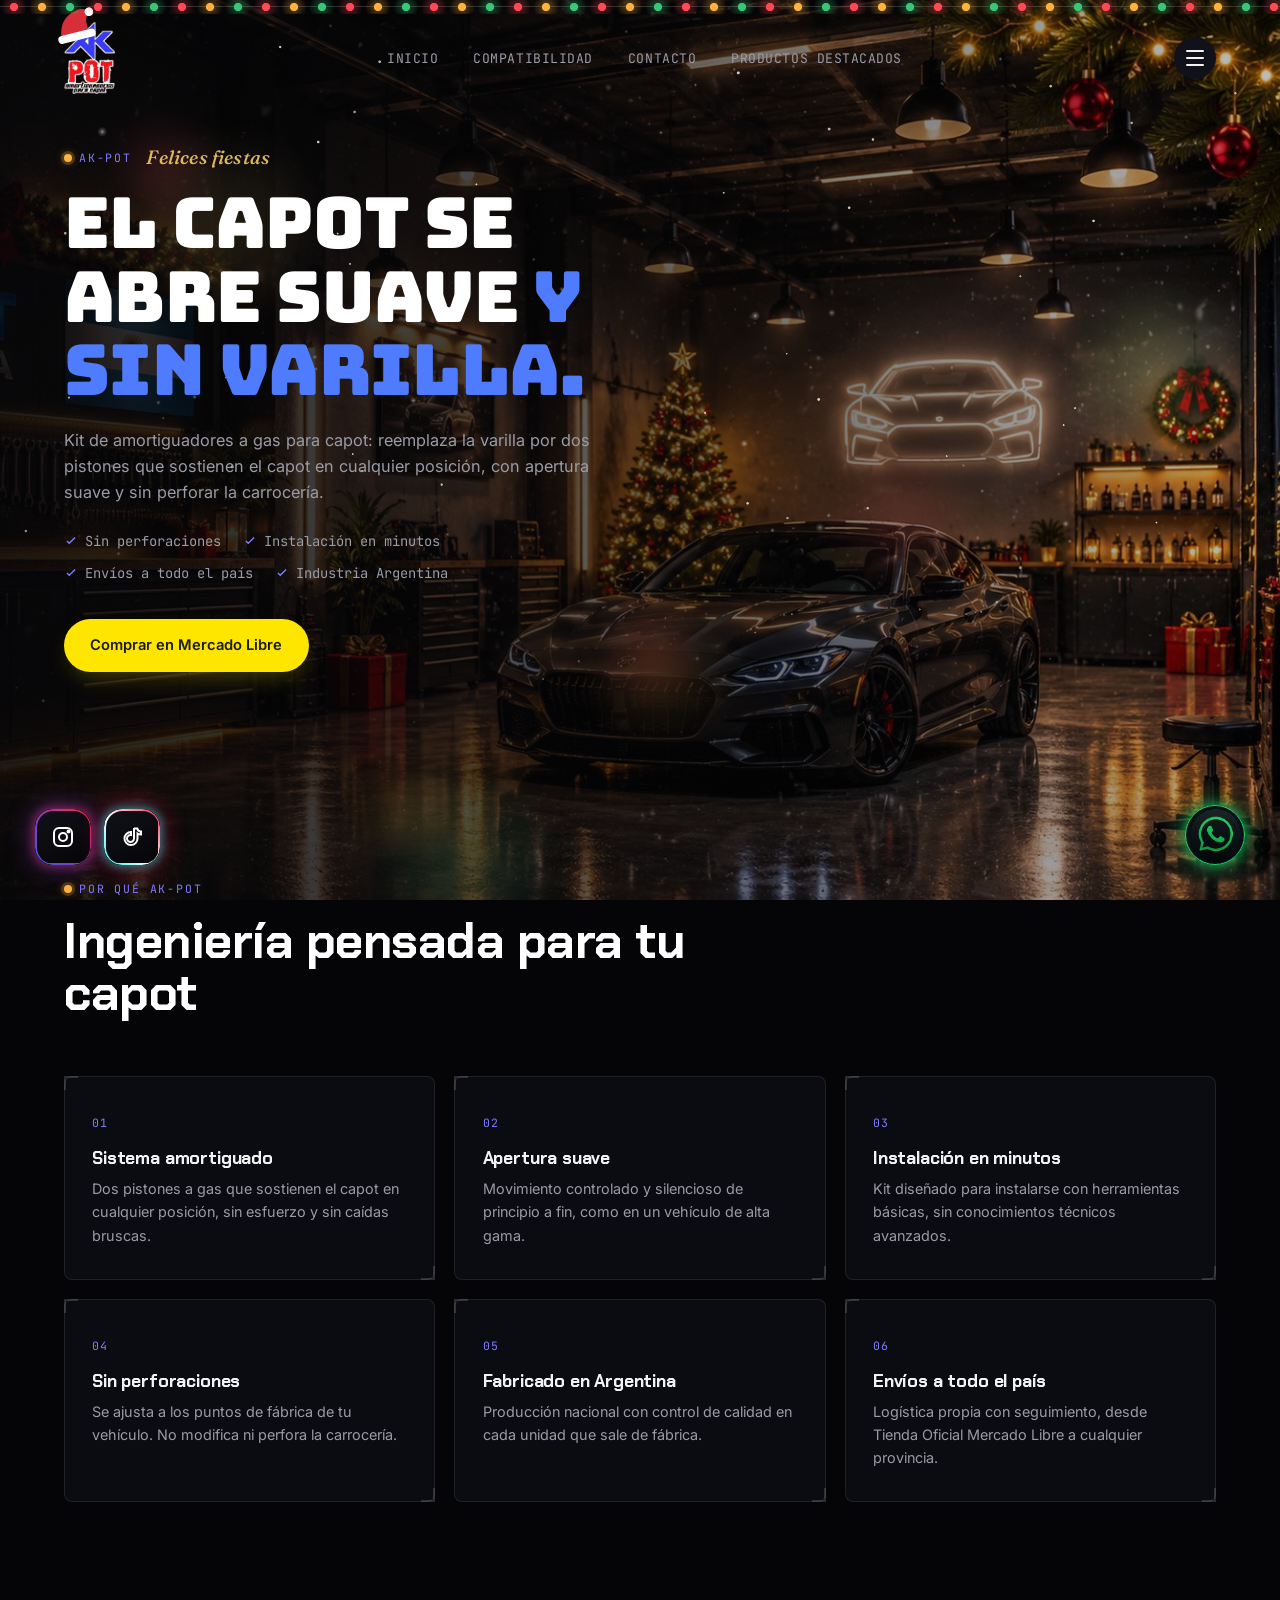
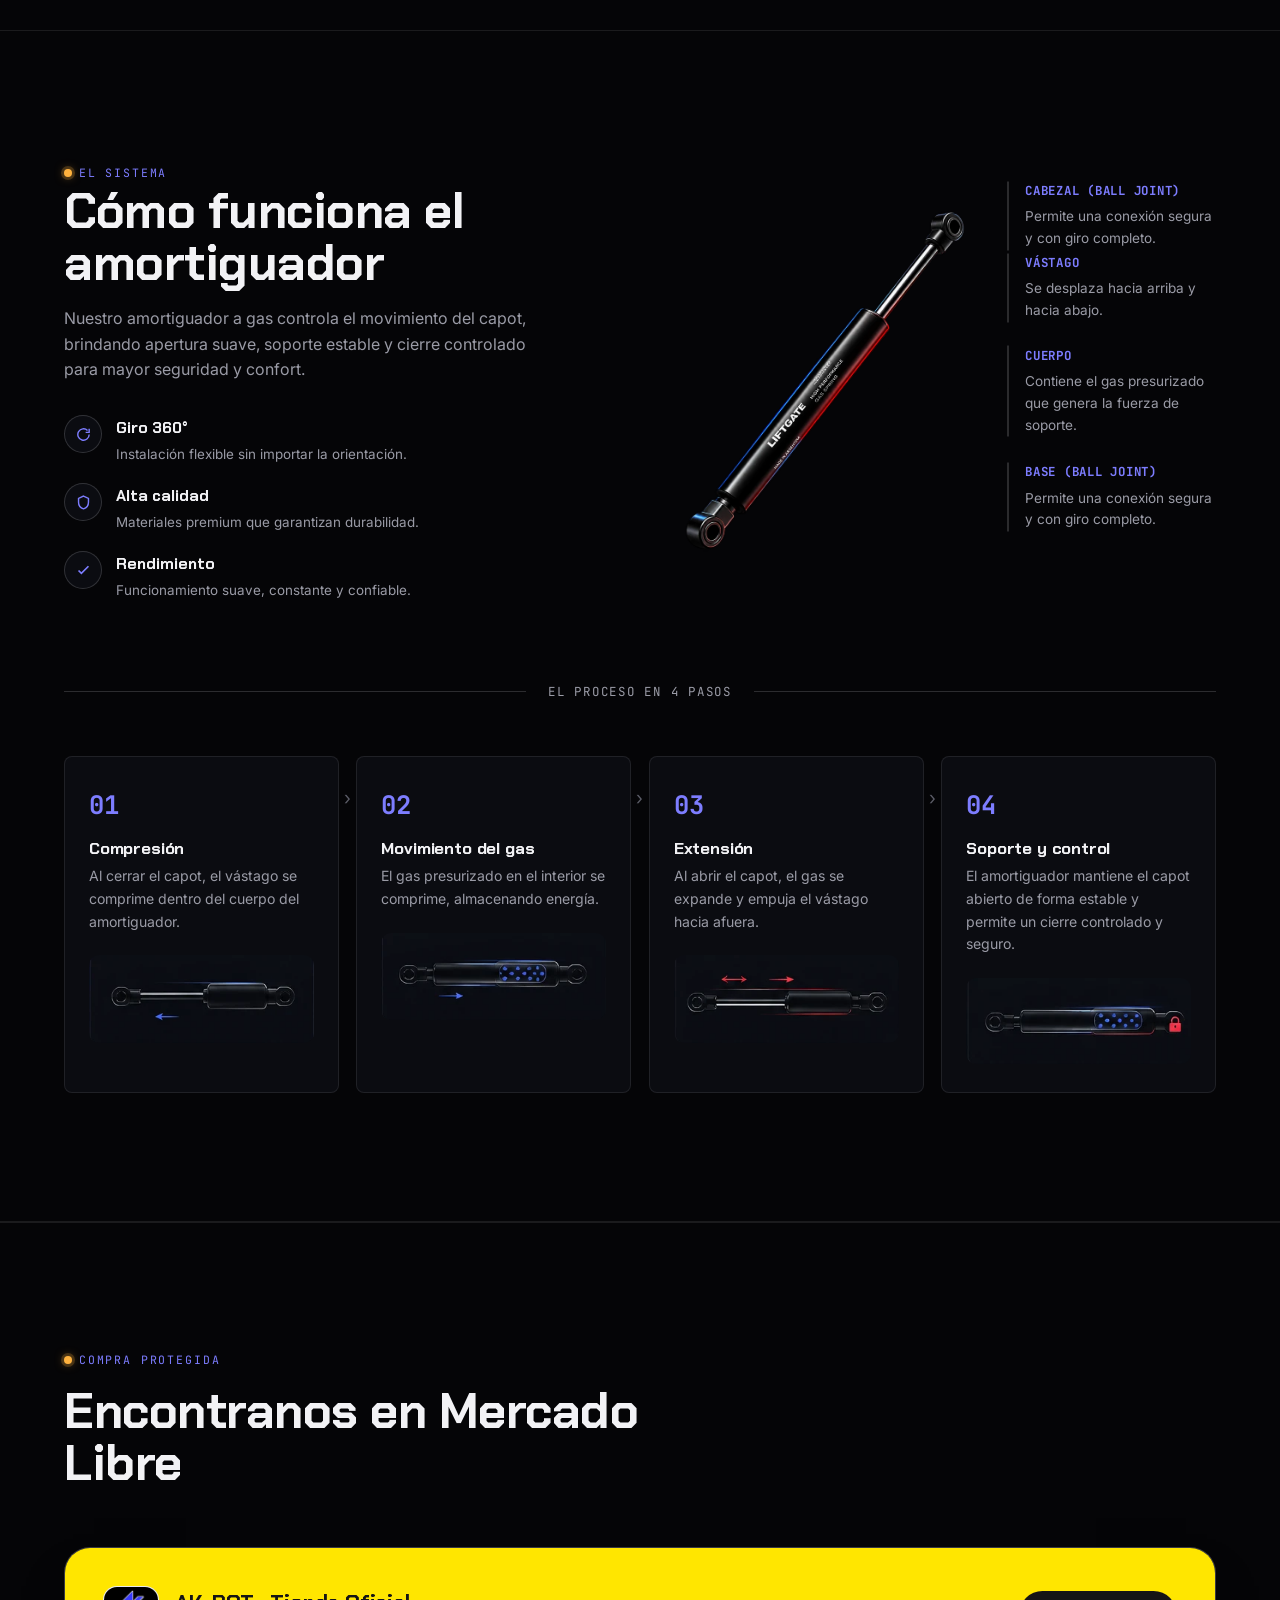
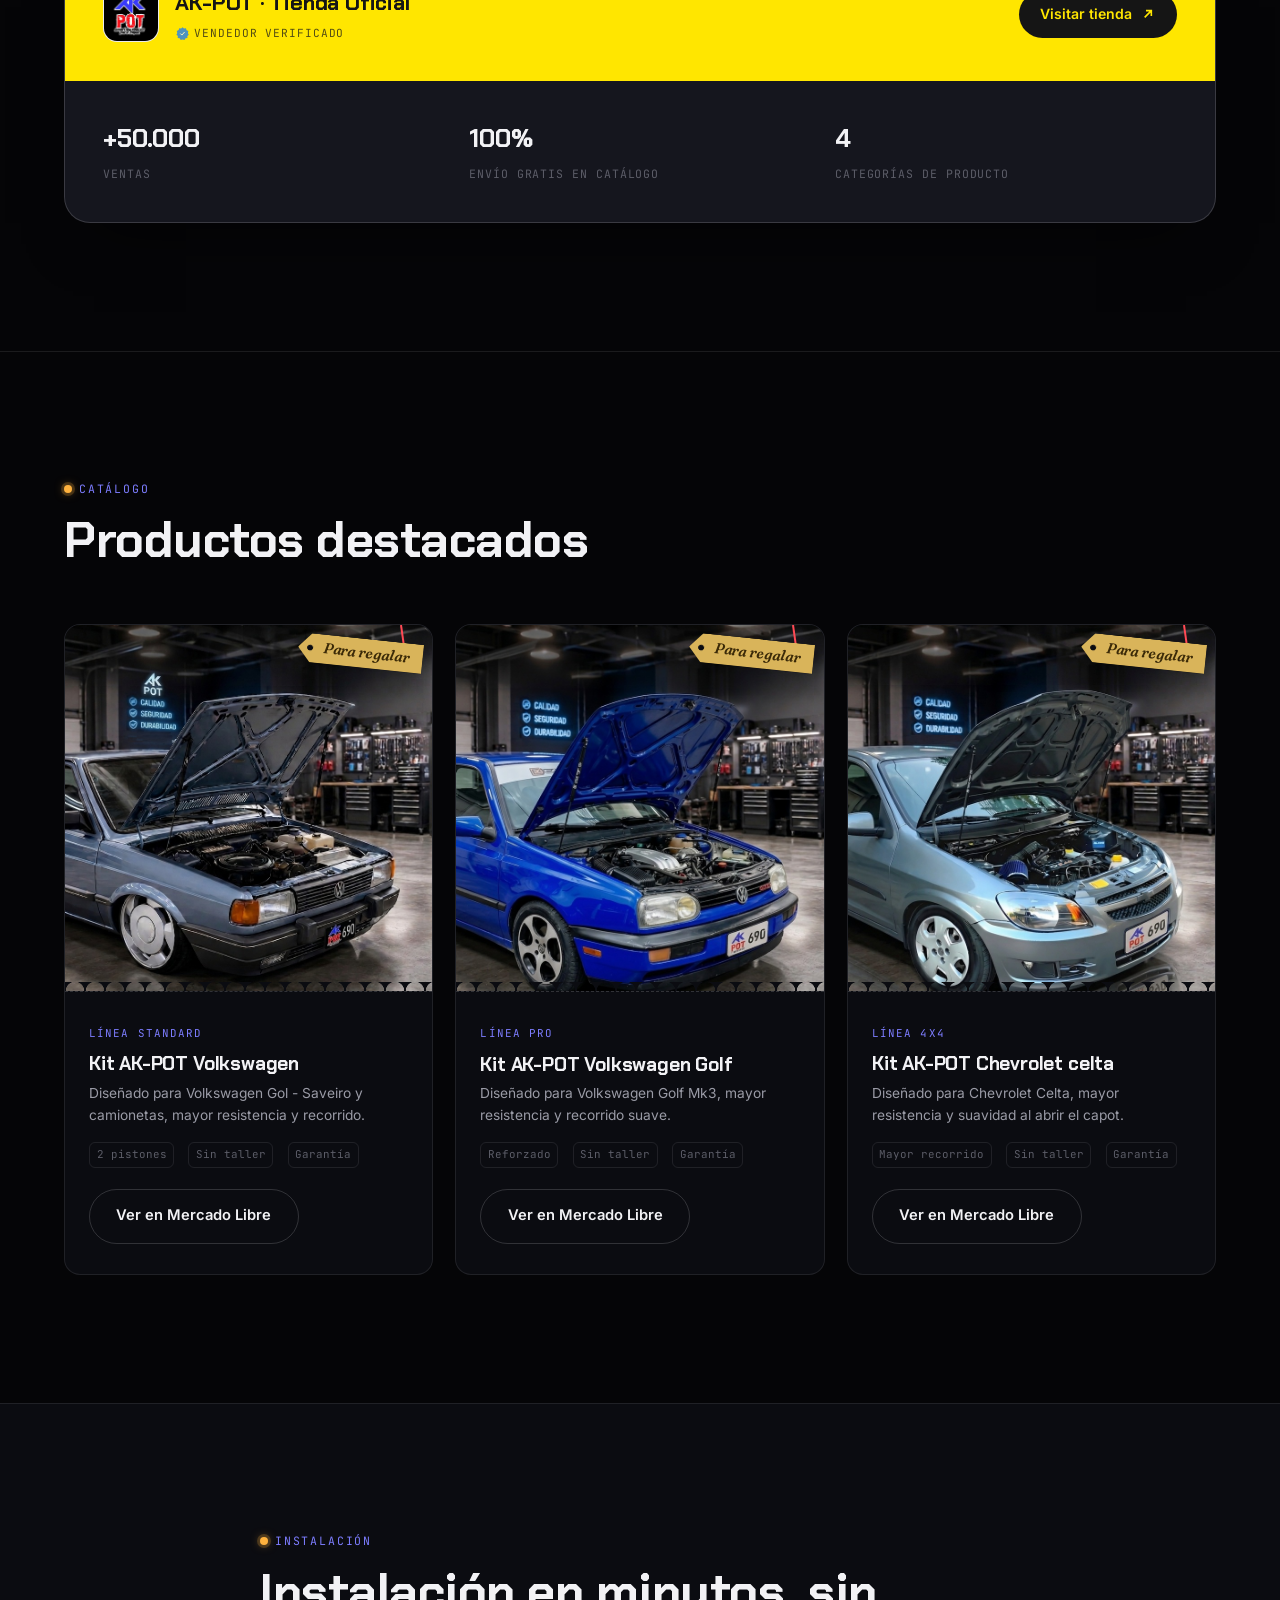
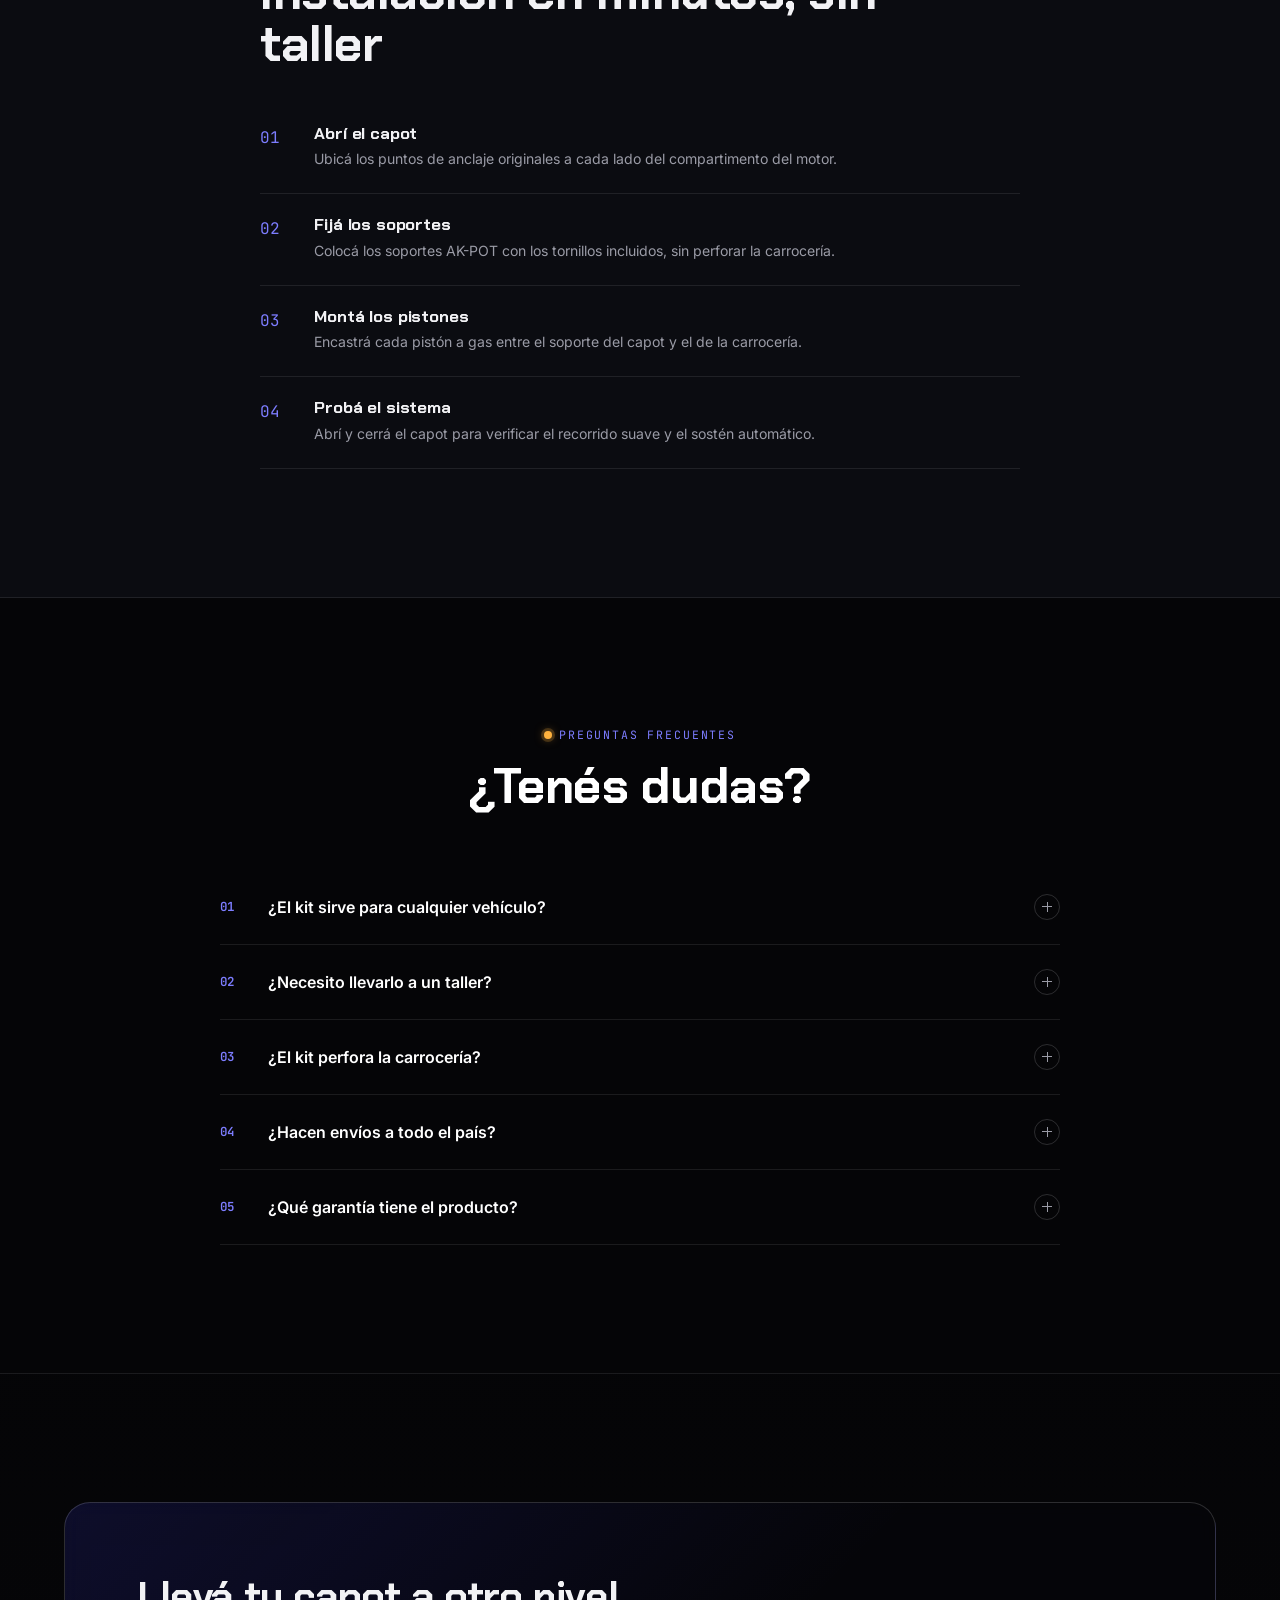
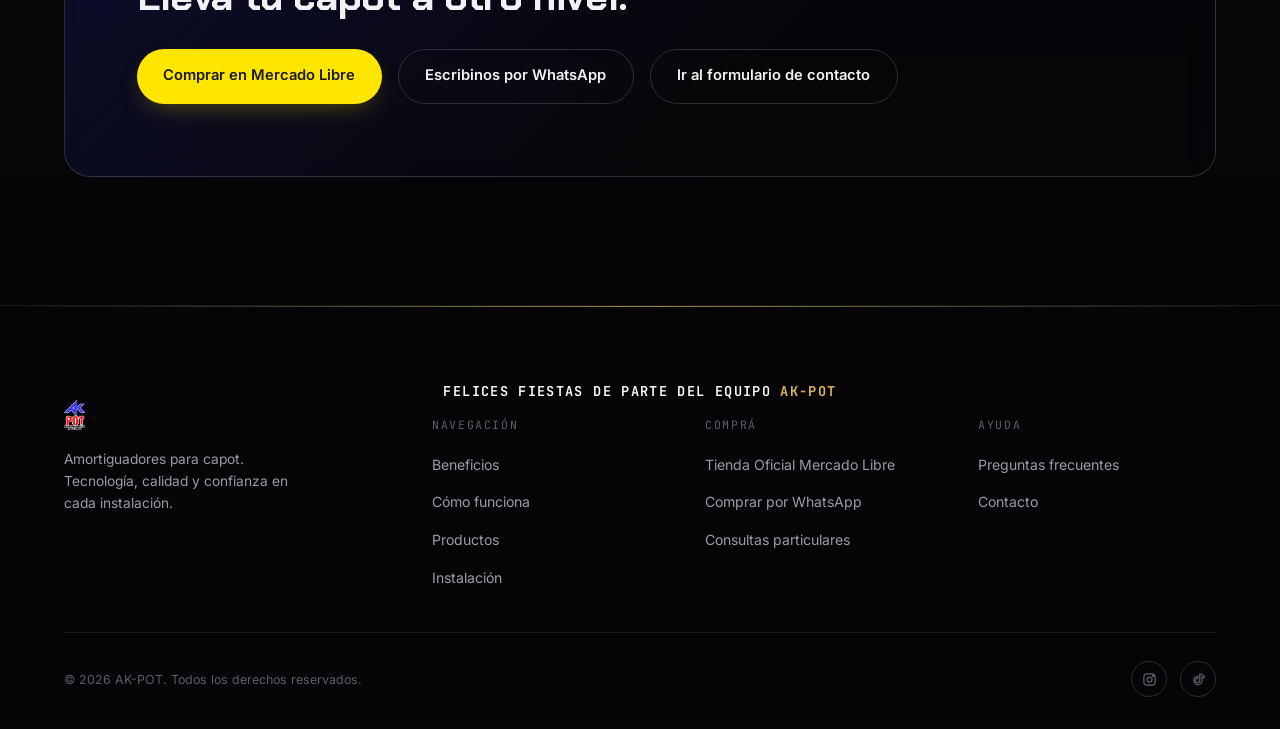
==== commit 508cc353: "Diseño navideño v2, se corrigio nieve  y logo amigo buenas tardes, perdon que te joda pero necesito " ====
--- a/index.html
+++ b/index.html
@@ -52,9 +52,10 @@
 }
 </script>
 
-<link rel="icon" type="image/png" sizes="96x96" href="img/car.png">
-<link rel="apple-touch-icon" sizes="180x180" href="img/car.png">
-<link rel="shortcut icon" href="img/car.png">
+<link rel="icon" type="image/png" sizes="96x96" href="img/favicon-96.png">
+<link rel="icon" type="image/png" sizes="32x32" href="img/favicon-32.png">
+<link rel="apple-touch-icon" sizes="180x180" href="img/apple-touch-icon.png">
+<link rel="shortcut icon" href="favicon.ico">
 
 <style>
 @import url('https://fonts.googleapis.com/css2?family=Chakra+Petch:wght@500;600;700&family=Inter:wght@400;500;600;700;800&family=JetBrains+Mono:wght@400;500;700&display=swap');
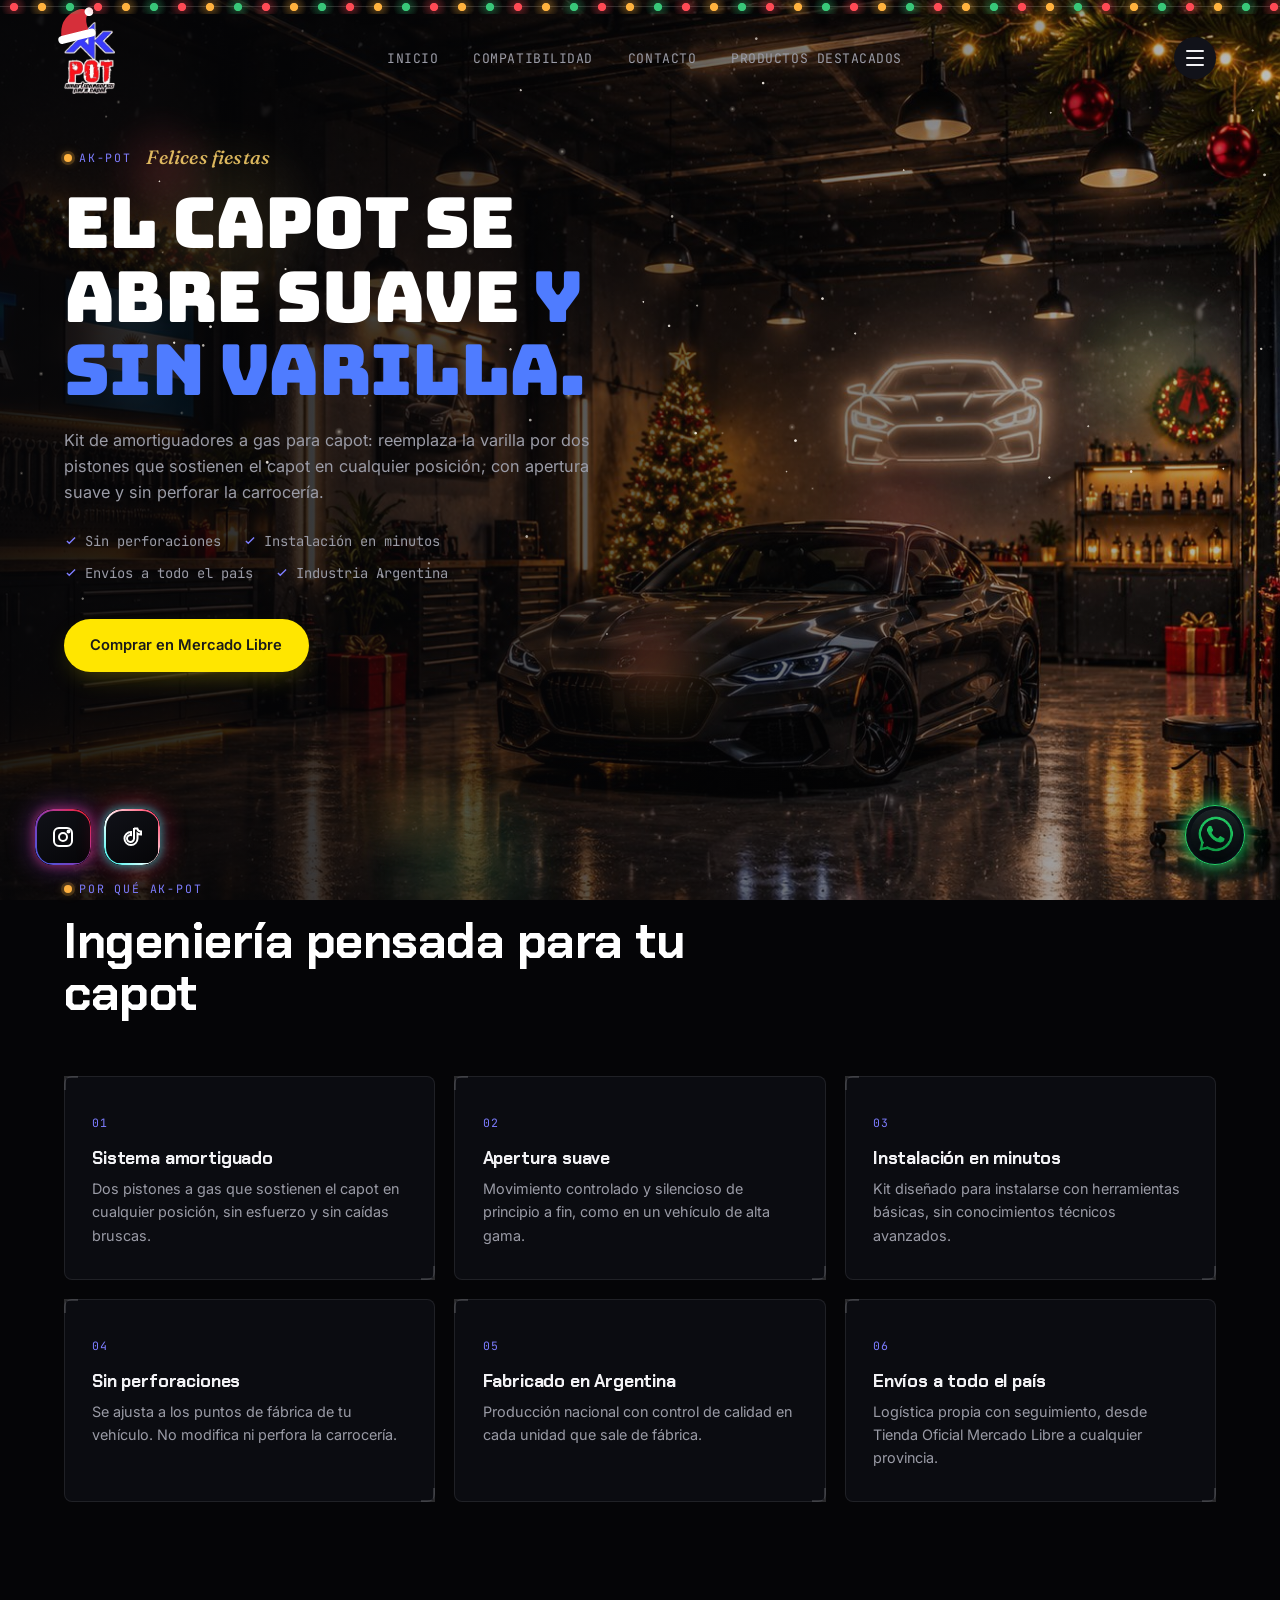
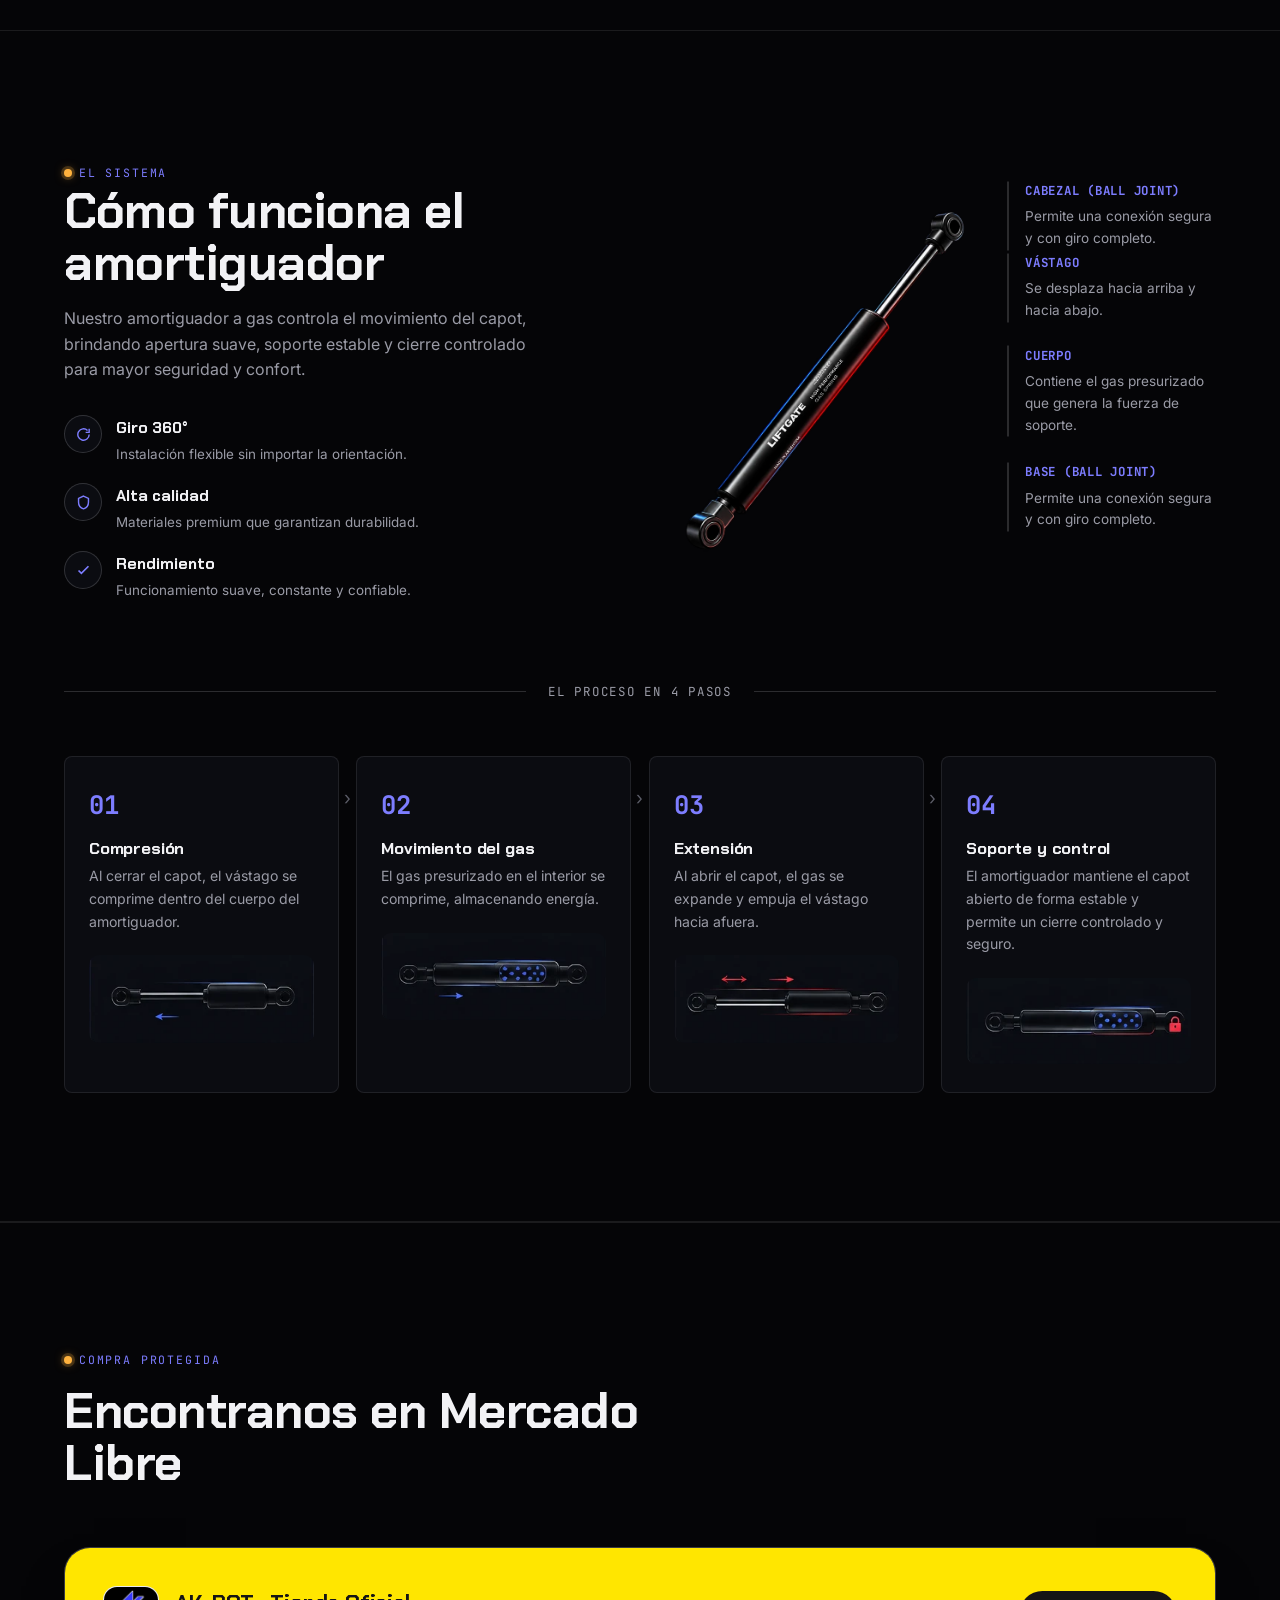
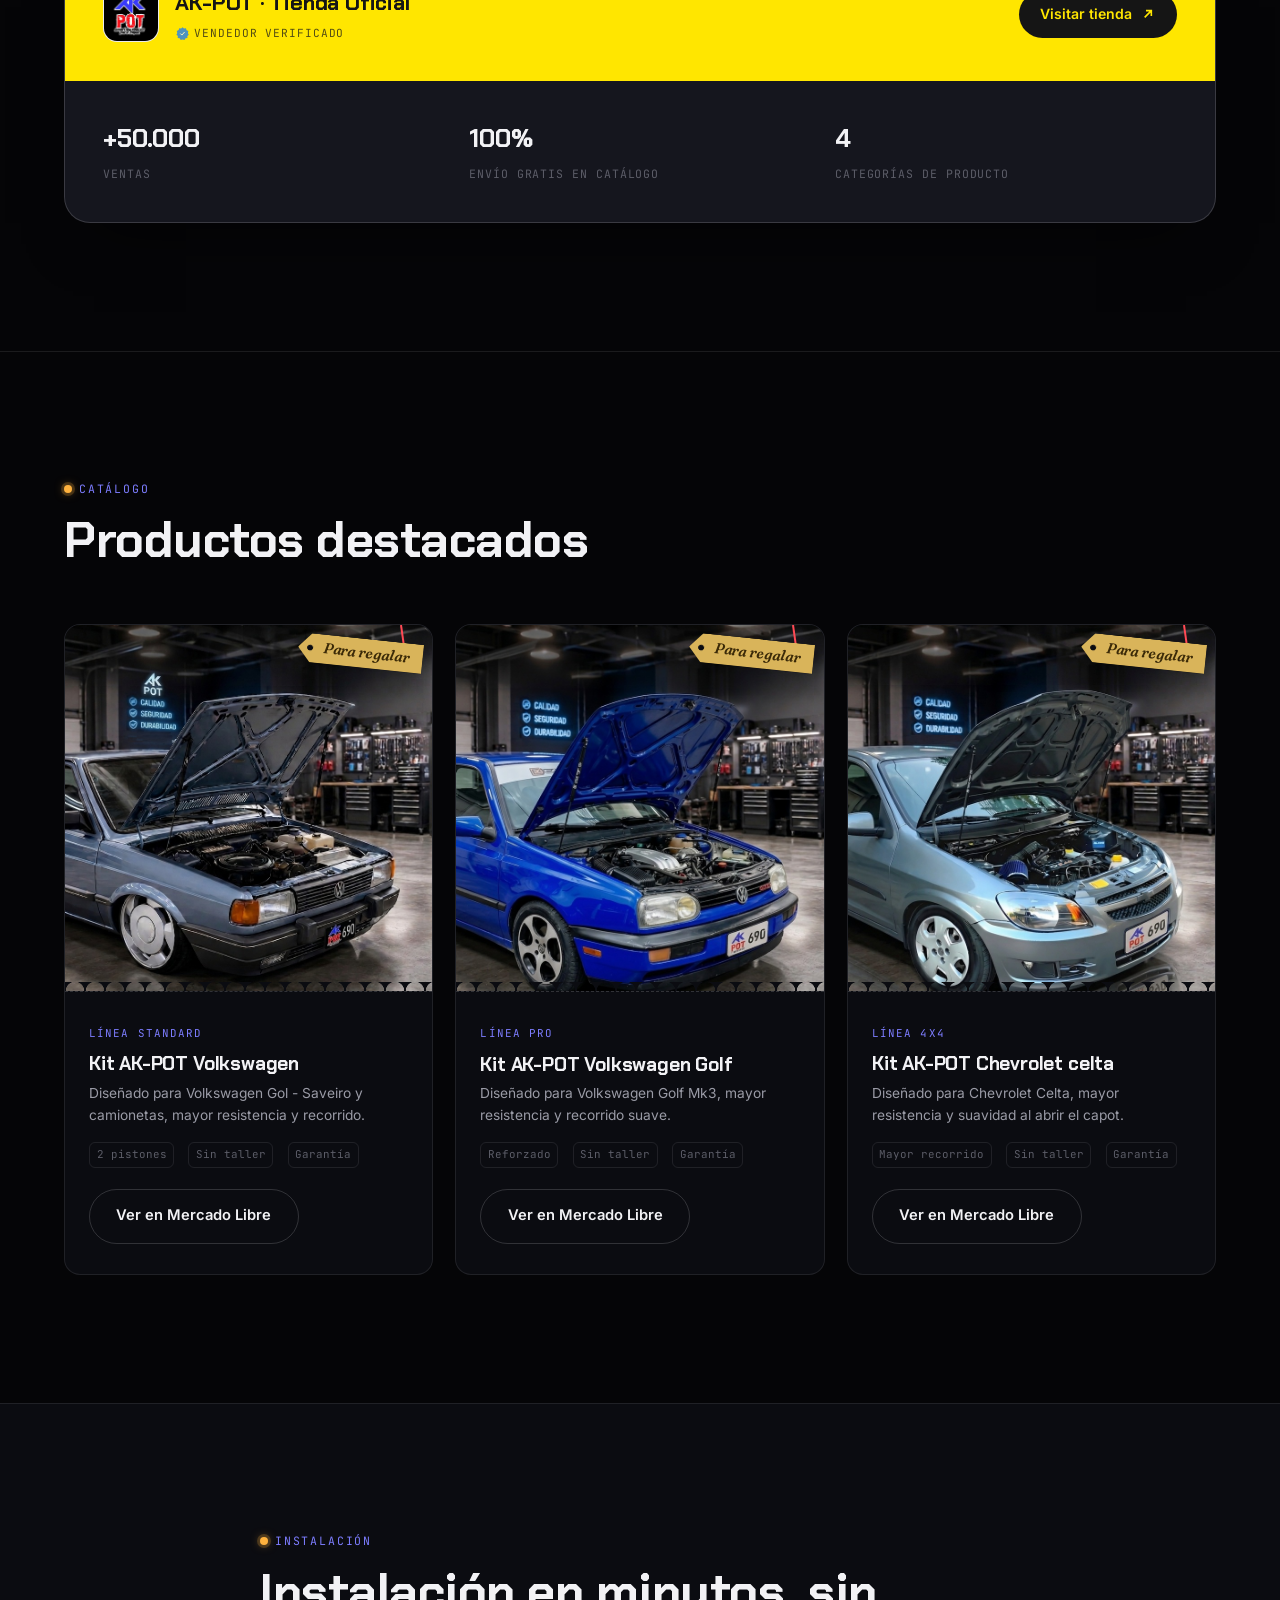
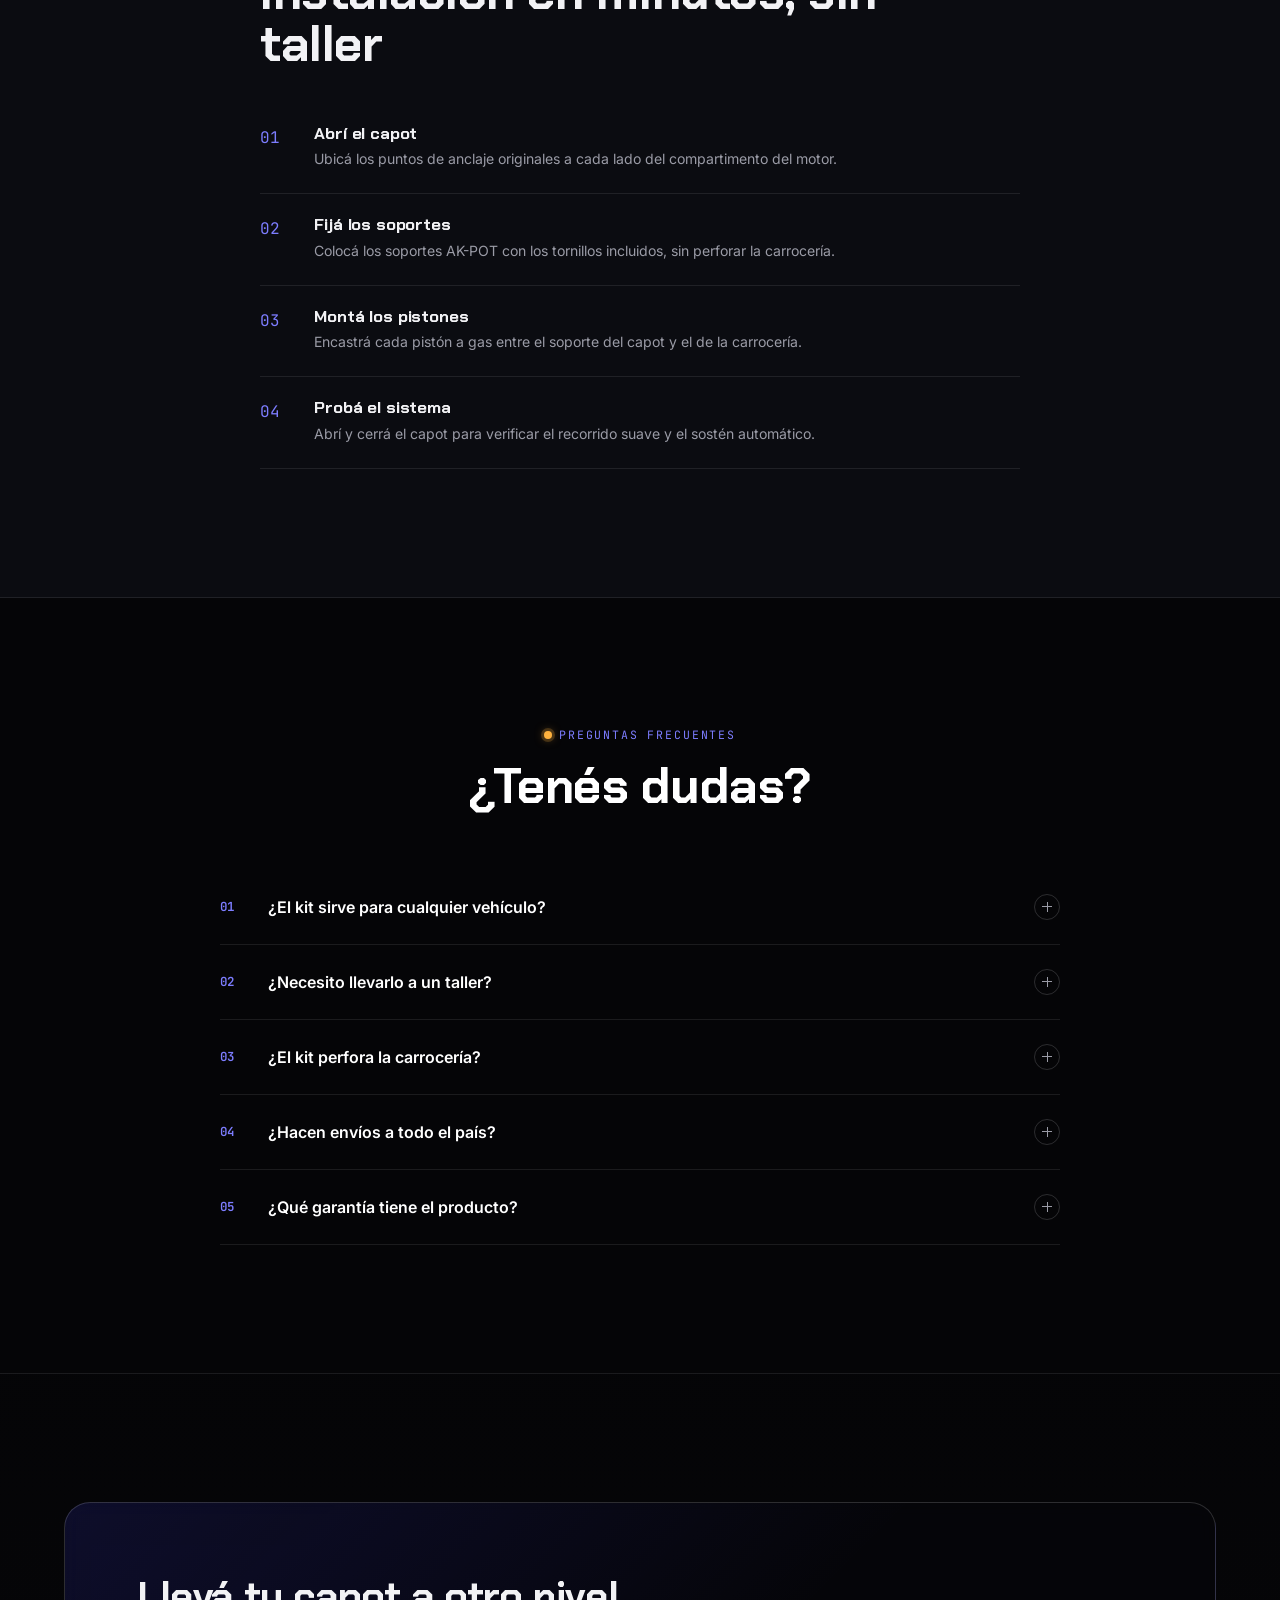
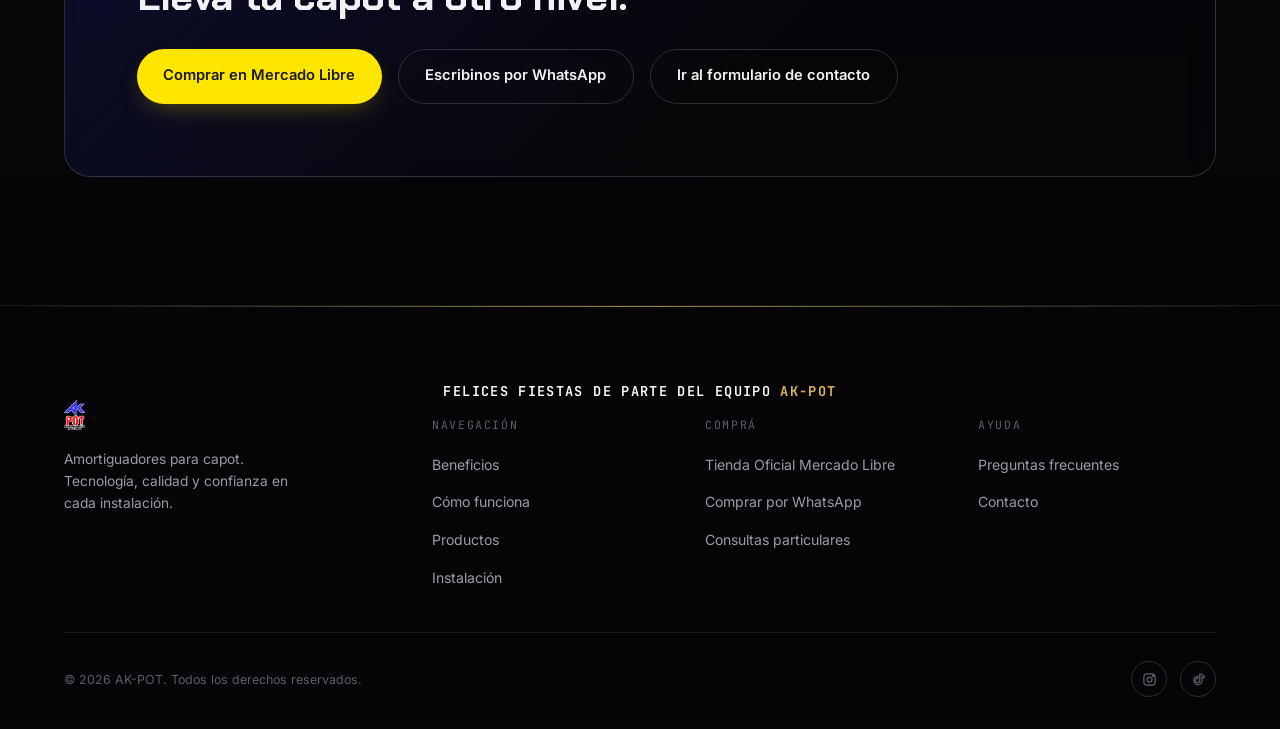
==== commit efbc91c4: "Add files via upload" ====
--- a/index.html
+++ b/index.html
@@ -18,11 +18,13 @@
 <meta property="og:title" content="Amortiguadores para Capot | AK-POT Argentina">
 <meta property="og:description" content="Kit de amortiguadores para capot AK-POT: apertura suave, instalación en minutos y sin perforar la chapa. Fabricado en Argentina, envíos a todo el país.">
 <meta property="og:url" content="https://www.akpot.com.ar/">
-<meta property="og:image" content="https://www.akpot.com.ar/img/hero.jpg">
+<meta property="og:image" content="https://www.akpot.com.ar/img/og-akpot.jpg">
+<meta property="og:image:width" content="1200">
+<meta property="og:image:height" content="630">
 <meta name="twitter:card" content="summary_large_image">
 <meta name="twitter:title" content="Amortiguadores para Capot | AK-POT Argentina">
 <meta name="twitter:description" content="Kit de amortiguadores para capot AK-POT: apertura suave, instalación en minutos y sin perforar la chapa.">
-<meta name="twitter:image" content="https://www.akpot.com.ar/img/hero.jpg">
+<meta name="twitter:image" content="https://www.akpot.com.ar/img/og-akpot.jpg">
 
 <meta name="geo.region" content="AR">
 <meta name="geo.placename" content="Buenos Aires">
@@ -34,7 +36,7 @@
   "name": "AK-POT",
   "url": "https://www.akpot.com.ar/",
   "logo": "https://www.akpot.com.ar/img/akpot.logo.png",
-  "image": "https://www.akpot.com.ar/img/hero.jpg",
+  "image": "https://www.akpot.com.ar/img/og-akpot.jpg",
   "description": "Fabricante de kits de amortiguadores para capot. Apertura suave, instalación sin perforar la chapa. Fabricado en Argentina, envíos a todo el país.",
   "priceRange": "$$",
   "address": {
--- a/navidad/xmasc.css
+++ b/navidad/xmasc.css
@@ -44,7 +44,8 @@
 /* 6 · Nieve cinematográfica, solo en el Hero (ver nieve-hero.js) */
 .xc-snow{display:none}
 html.xmasc .xc-snow{display:block;position:absolute;inset:0;width:100%;height:100%;z-index:0;pointer-events:none}
-html.xmasc .hero>.wrap{position:relative;z-index:1}
+html.xmasc .hero,html.xmasc .page-hero{position:relative}
+html.xmasc .hero>*:not(.xc-snow),html.xmasc .page-hero>*:not(.xc-snow){position:relative;z-index:1}
 /* 5 · Gorro de Papá Noel sobre el logo */
 html.xmasc .header__logo{position:relative}
 .xc-hat{display:none}
